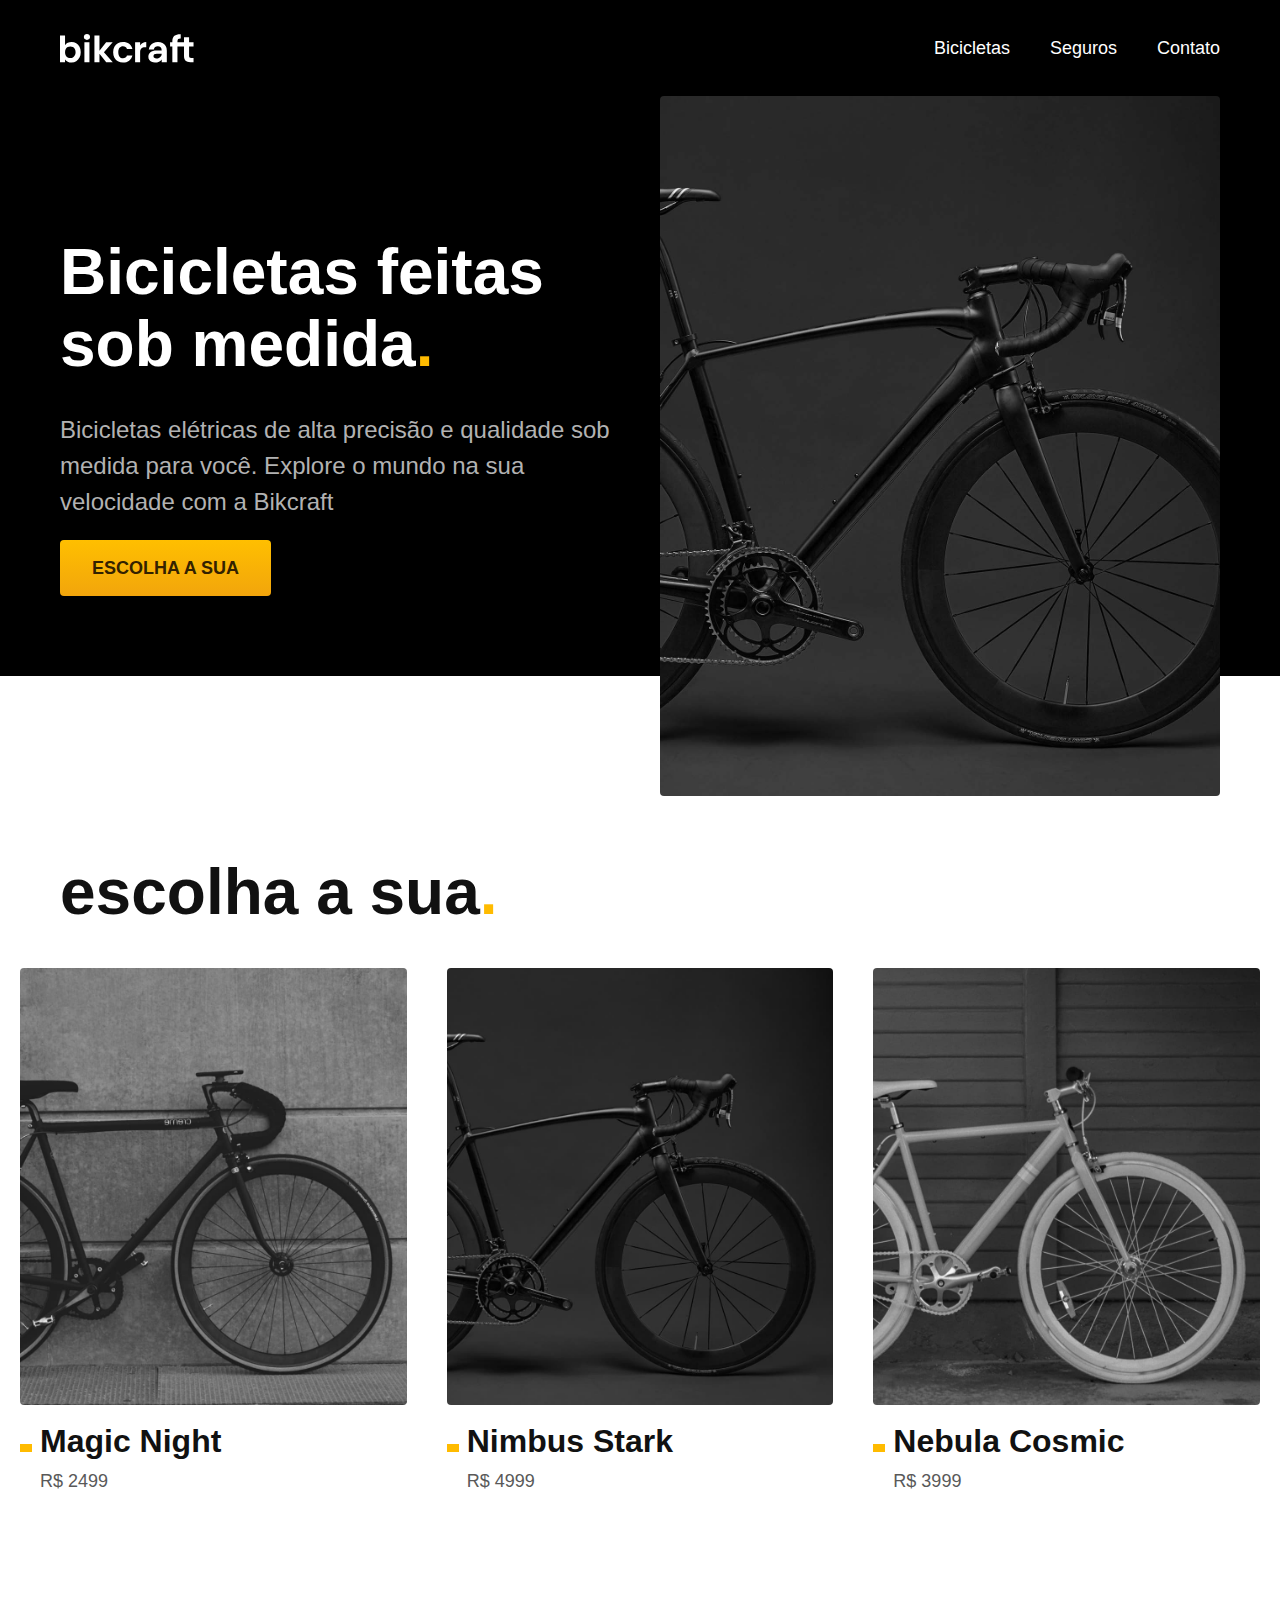
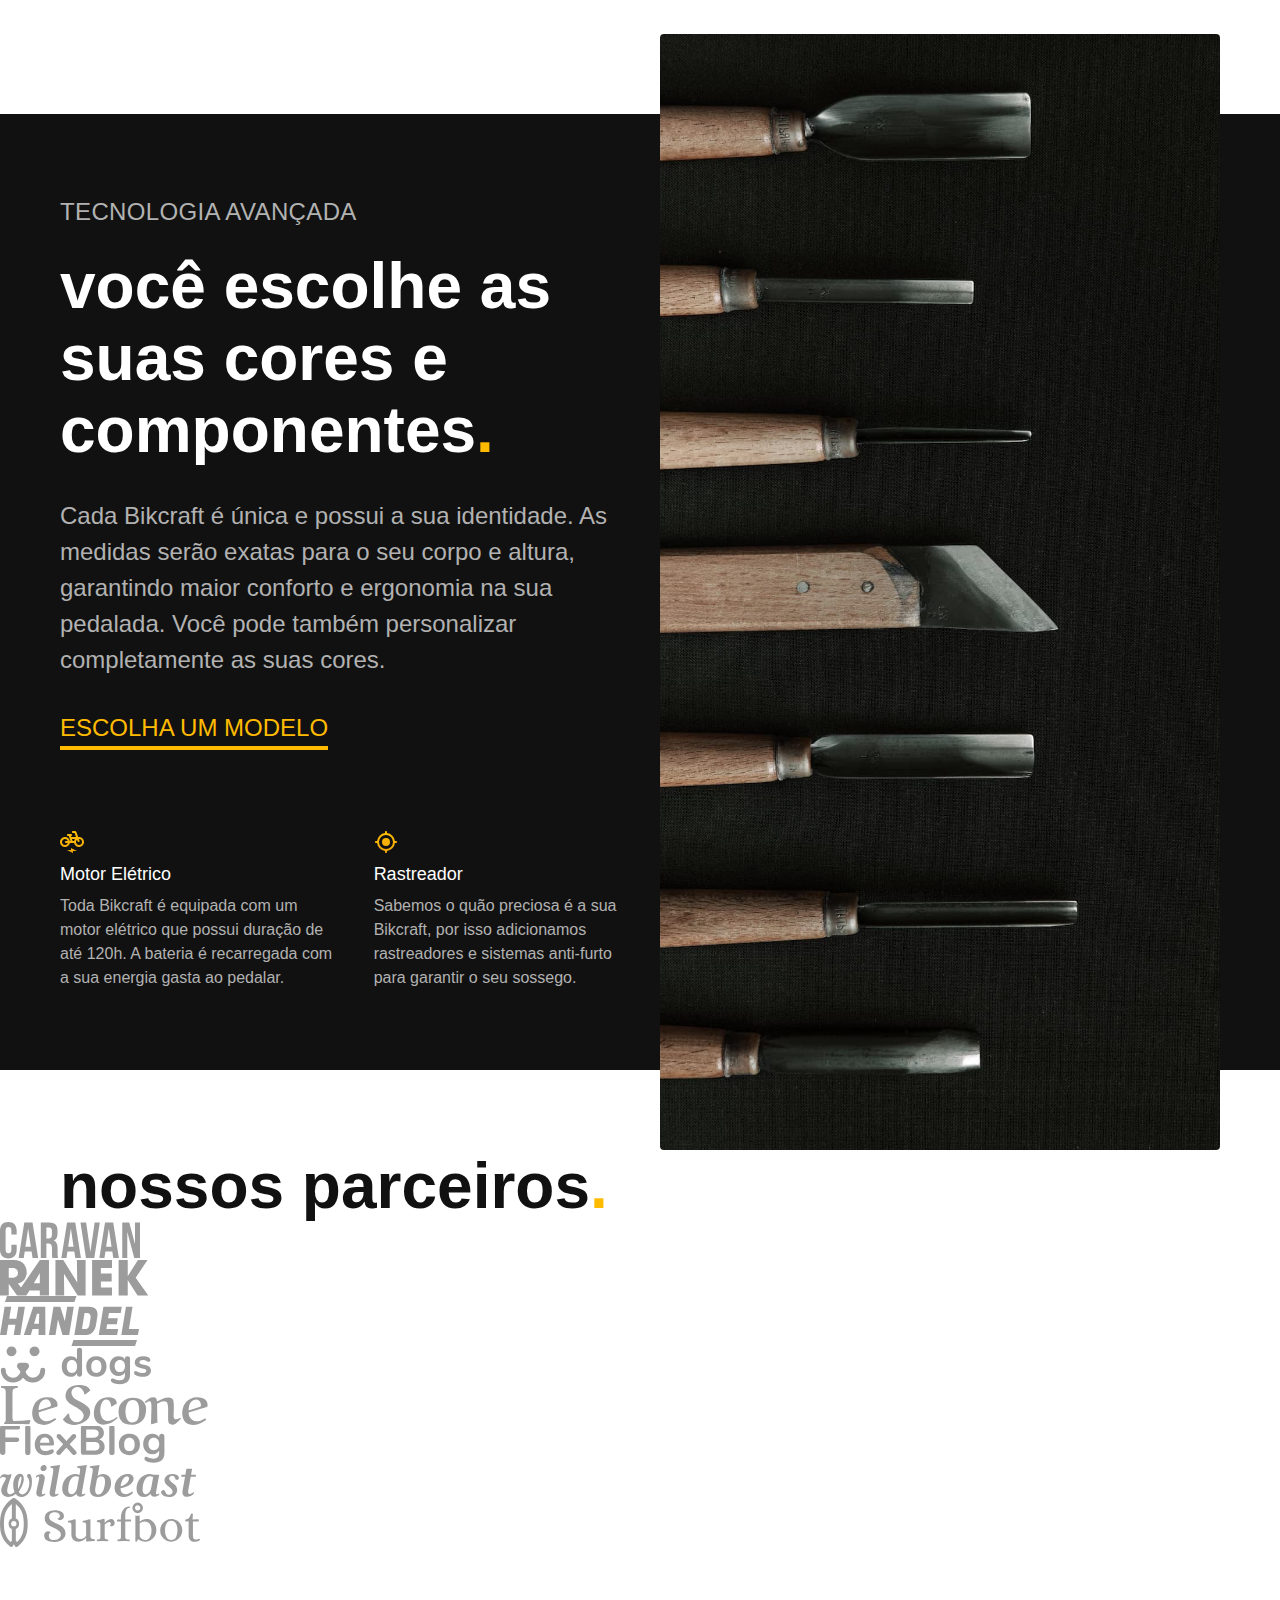
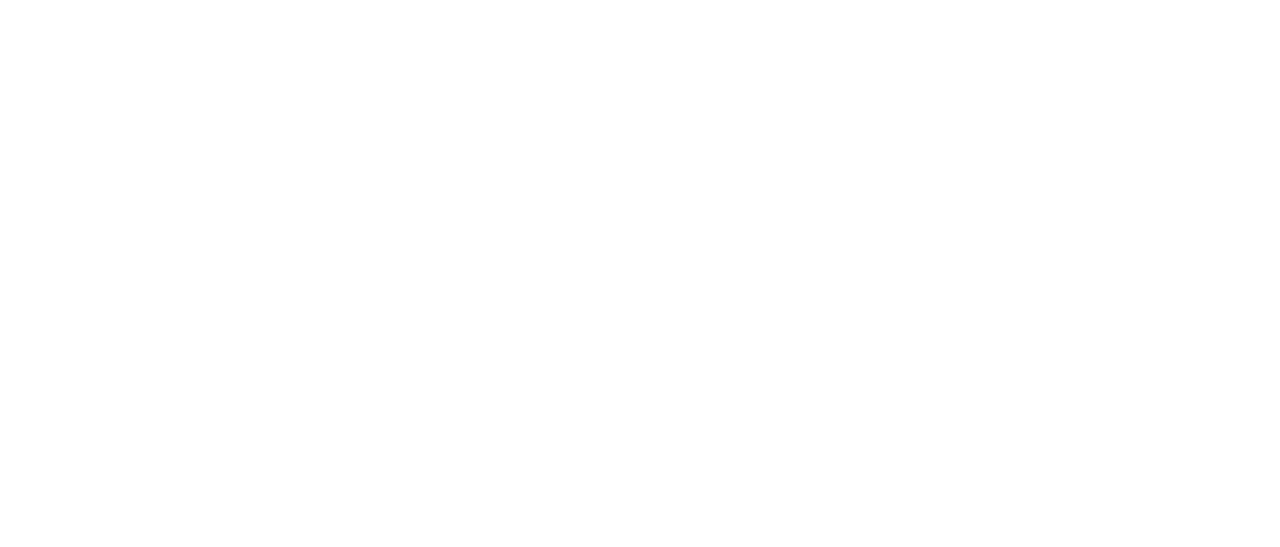
==== index.html @ 90b7def9 "Starting the 'Parceiros' section." ====
<!DOCTYPE html>
<html lang="pt-br">

<head>
  <meta charset="UTF-8" />
  <meta name="viewport" content="width=device-width, initial-scale=1.0" />
  <title>Bikcraft - Bicicletas Elétricas</title>
  <meta name="description"
    content="Bicicletas elétricas de alta precisão e qualidade,  feitas sob medida para o cliente. Explore o mundo na sua velocidade com a Bikcraft." />

  <link rel="stylesheet" href="./css/style.css" />
</head>

<body>
  <header class="header-bg">
    <div class="header container">
      <a href="./">
        <img src="./img/bikcraft.svg" alt="Bikcraft" />
      </a>
      <nav aria-label="primaria">
        <ul class="header-menu font-1-m cor-0">
          <li><a href="./bicicletas.html">Bicicletas</a></li>
          <li><a href="./seguros.html">Seguros</a></li>
          <li><a href="./contato.html">Contato</a></li>
        </ul>
      </nav>
    </div>
  </header>
  <main class="introducao-bg">
    <div class="introducao container">
      <div class="introducao-conteudo">
        <h1 class="font-1-xxl cor-0">Bicicletas feitas sob medida<span class="cor-p1">.</span></h1>
        <p class="font-2-l cor-5">
          Bicicletas elétricas de alta precisão e qualidade sob medida para
          você. Explore o mundo na sua velocidade com a Bikcraft
        </p>
        <a class="botao" href="./bicicletas.html">Escolha a sua</a>
      </div>
      <div>
        <img src="./img/fotos/introducao.jpg" alt="Bicicleta elétrica preta." />
      </div>
    </div>
  </main>

  <article class="bicicletas-lista">
    <h2 class="container font-1-xxl">escolha a sua<span class="cor-p1">.</span></h2>

    <ul>
      <li>
        <a href="./bicicletas/magic.html">
          <img src="./img/bicicletas/magic-home.jpg" alt="Bicicleta preta">
          <h3 class="font-1-xl">Magic Night</h3>
          <span class="font-2-m cor-8">R$ 2499</span>
        </a>
      </li>
      <li>
        <a href="./bicicletas/nimbus.html">
          <img src="./img/bicicletas/nimbus-home.jpg" alt="Bicicleta preta">
          <h3 class="font-1-xl">Nimbus Stark</h3>
          <span class="font-2-m cor-8">R$ 4999</span>
        </a>
      </li>
      <li>
        <a href="./bicicletas/nebula.html">
          <img src="./img/bicicletas/nebula-home.jpg" alt="Bicicleta preta">
          <h3 class="font-1-xl">Nebula Cosmic</h3>
          <span class="font-2-m cor-8">R$ 3999</span>
        </a>
      </li>
    </ul>
  </article>

  <article class="tecnologia-bg">
    <div class="tecnologia container">
      <div class="tecnologia-conteudo">
        <span class="font-2-l-b cor-5">Tecnologia Avançada</span>
        <h2 class="font-1-xxl cor-0">você escolhe as suas cores e componentes<span class="cor-p1">.</span></h2>
        <p class="font-2-l cor-5">Cada Bikcraft é única e possui a sua identidade. As medidas serão exatas para o seu
          corpo e altura,
          garantindo maior conforto e ergonomia na sua pedalada. Você pode também personalizar completamente as suas
          cores.</p>
        <a class="link" href="./bicicletas.html">Escolha um modelo</a>
        <div class="tecnologia-vantagens">
          <div>
            <img src="./img/icones/eletrica.svg" alt="">
            <h3 class="font-1-m cor-0">Motor Elétrico</h3>
            <p class="font-2-s cor-5">Toda Bikcraft é equipada com um motor elétrico que possui duração de até 120h. A
              bateria é recarregada com
              a sua energia gasta ao pedalar.</p>
          </div>
          <div>
            <img src="./img/icones/rastreador.svg" alt="">
            <h3 class="font-1-m cor-0">Rastreador</h3>
            <p class="font-2-s cor-5">Sabemos o quão preciosa é a sua Bikcraft, por isso adicionamos rastreadores e
              sistemas anti-furto para
              garantir o seu sossego.</p>
          </div>
        </div>
      </div>
      <div class="tecnologia-imagem">
        <img src="img/fotos/tecnologia.jpg" alt="">
      </div>
    </div>
  </article>

  <section class="parceiros" aria-label="Nossos Parceiros">
    <h2 class="container font-1-xxl">nossos parceiros<span class="cor-p1">.</span></h2>

    <ul>
      <li><img src="./img/parceiros/caravan.svg" alt="caravan"></li>
      <li><img src="./img/parceiros/ranek.svg" alt="ranek"></li>
      <li><img src="./img/parceiros/handel.svg" alt="handel"></li>
      <li><img src="./img/parceiros/dogs.svg" alt="dogs"></li>
      <li><img src="./img/parceiros/lescone.svg" alt="lescone"></li>
      <li><img src="./img/parceiros/flexblog.svg" alt="flexblog"></li>
      <li><img src="./img/parceiros/wildbeast.svg" alt="wildbeast"></li>
      <li><img src="./img/parceiros/surfbot.svg" alt="surfbot"></li>
    </ul>

  </section>

</body>

</html>
---- css/style.css ----
@import "./global/global.css";
@import "./utilidades/tipografia.css";
@import "./utilidades/cores.css";


@import "./global/header.css";

/* Utilidades */
@import "./utilidades/componentes.css";

/* Home */
@import "./home/introducao.css";
@import "./home/tecnologia.css";
@import "./home/parceiros.css";

/* Bicicletas */
@import "./bicicletas/bicicletas-lista.css";
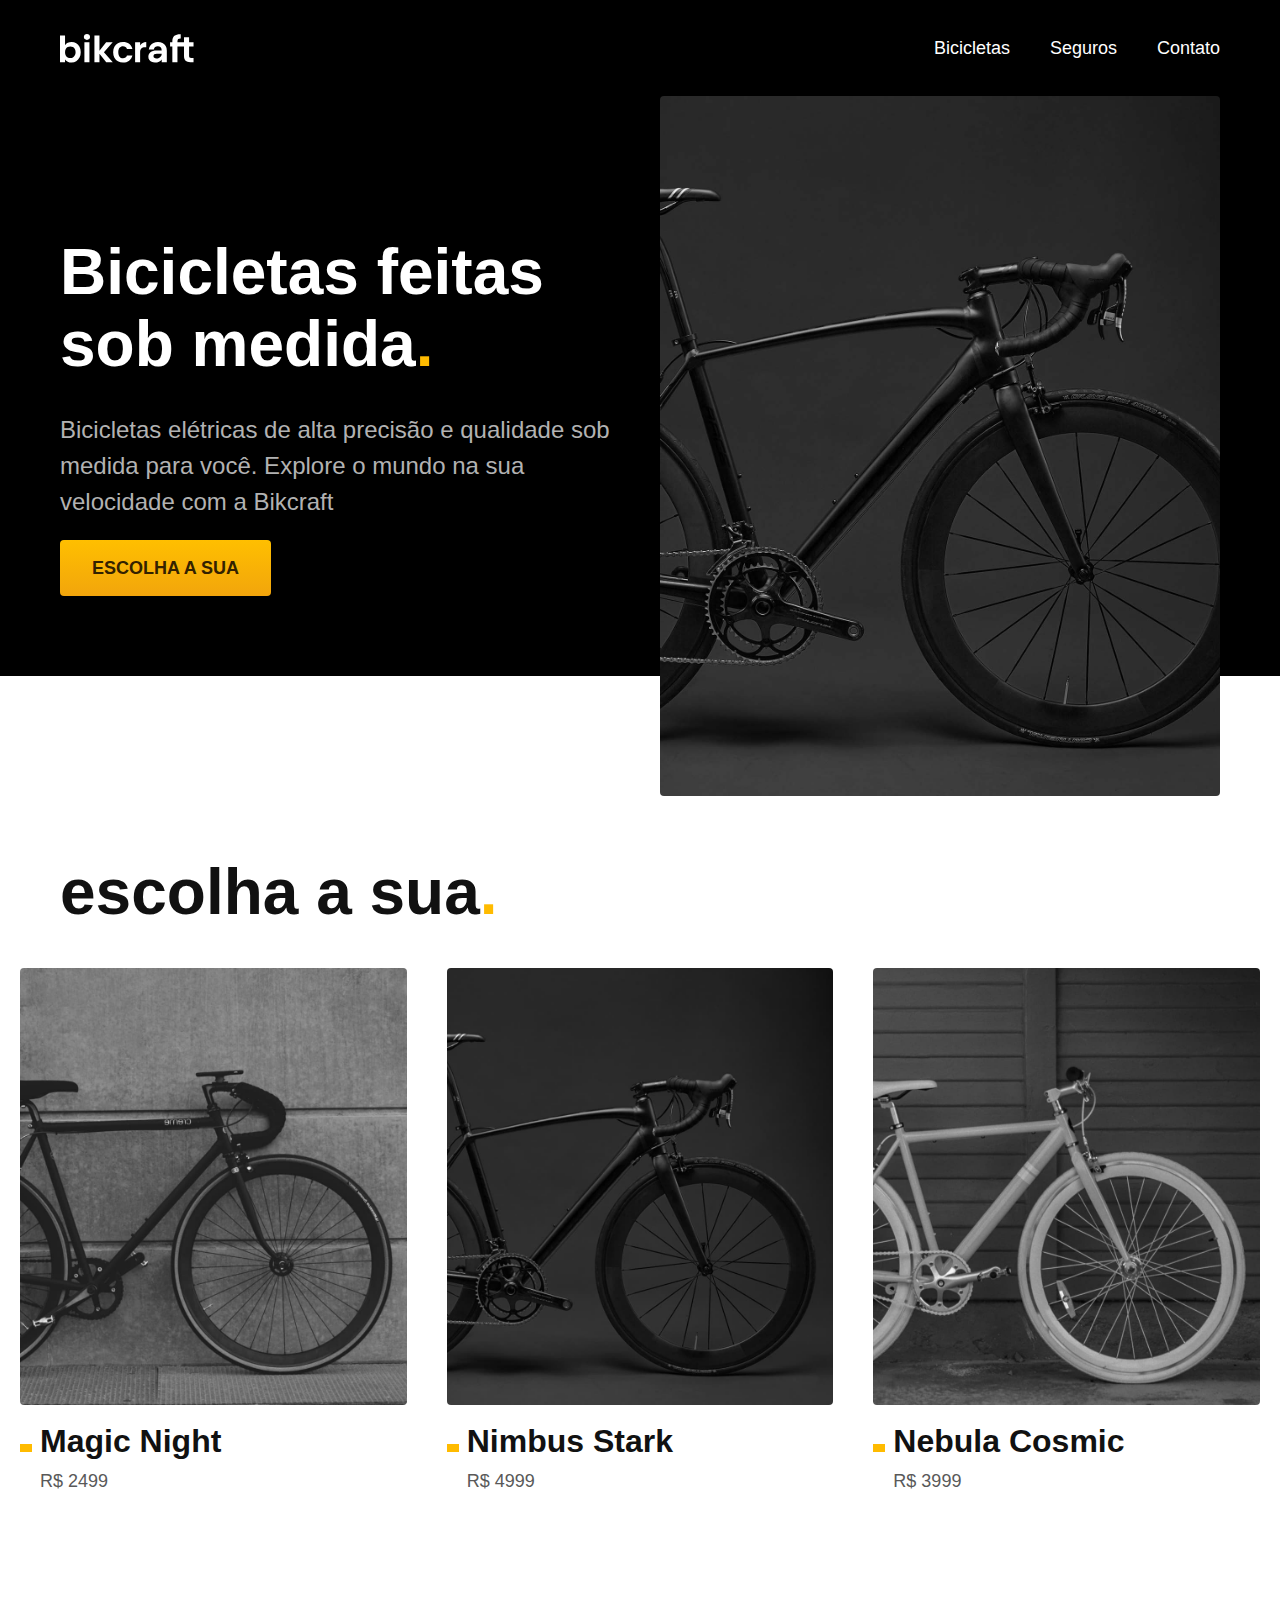
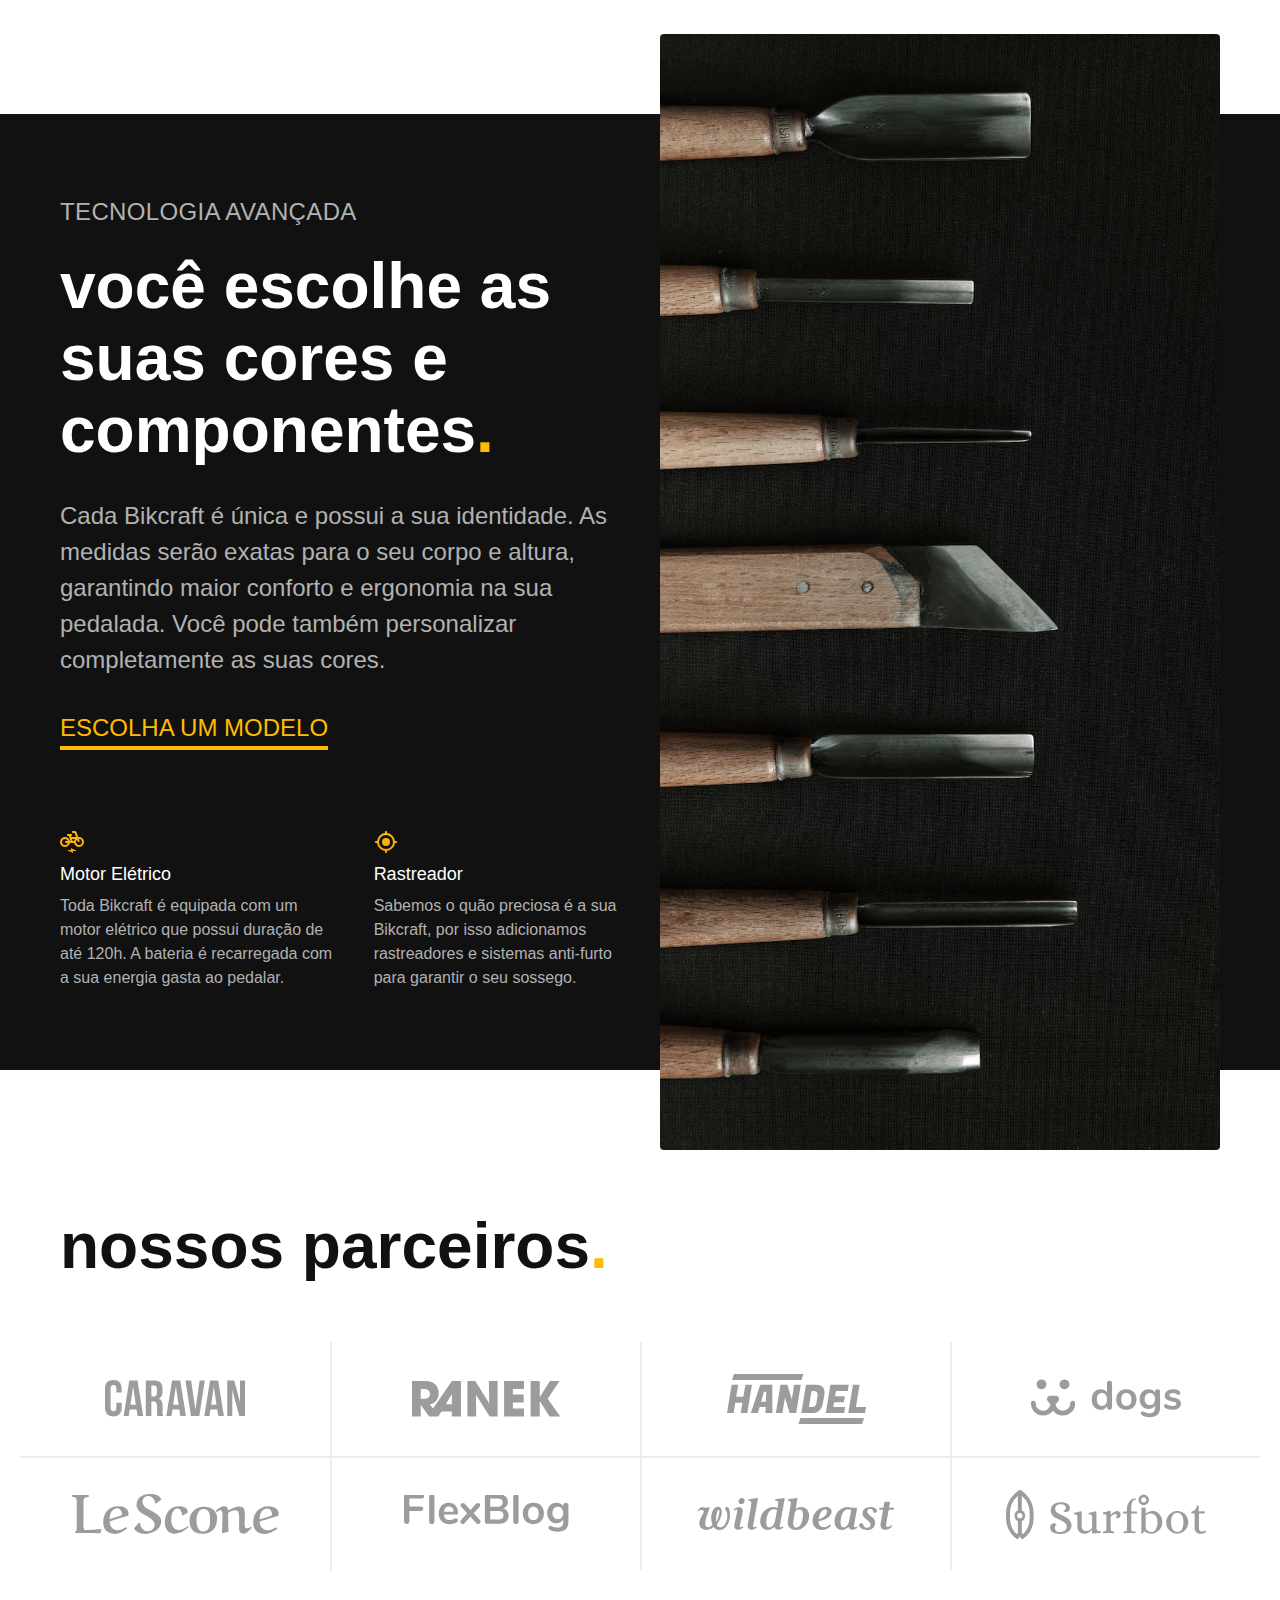
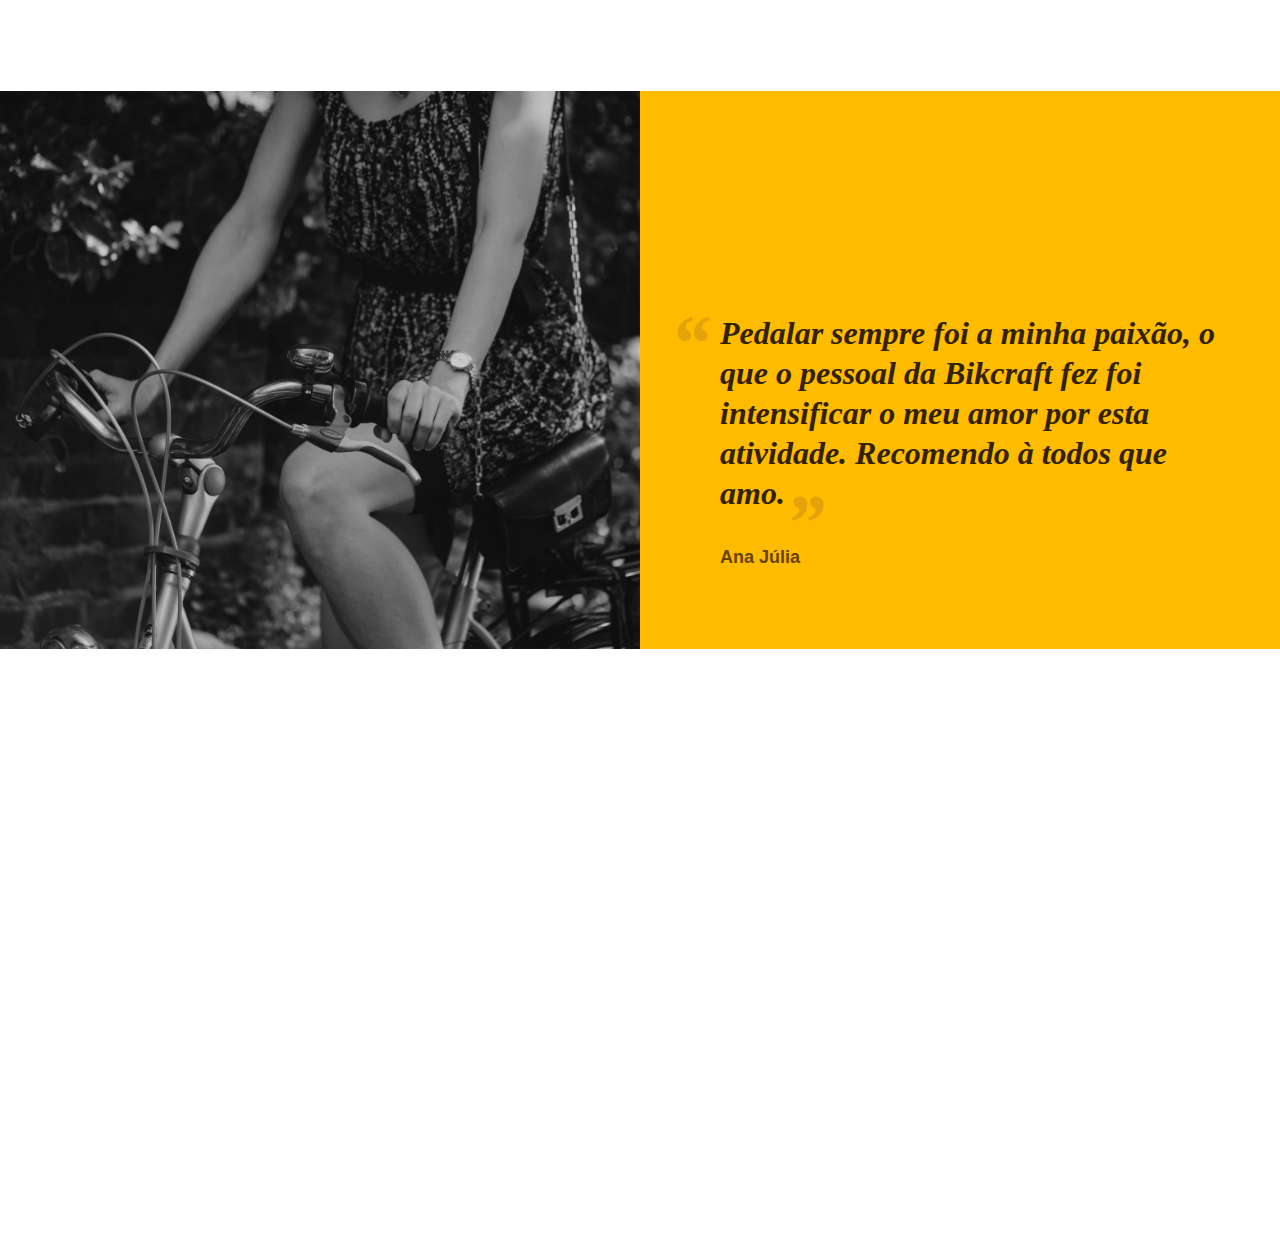
==== commit 2613fc64: "Finishing the 'Depoimento' section" ====
--- a/index.html
+++ b/index.html
@@ -4,11 +4,15 @@
 <head>
   <meta charset="UTF-8" />
   <meta name="viewport" content="width=device-width, initial-scale=1.0" />
+
   <title>Bikcraft - Bicicletas Elétricas</title>
-  <meta name="description"
-    content="Bicicletas elétricas de alta precisão e qualidade,  feitas sob medida para o cliente. Explore o mundo na sua velocidade com a Bikcraft." />
+  <meta name="description" content="Bicicletas elétricas de alta precisão e qualidade,  feitas sob medida para o cliente. Explore o mundo na sua velocidade com a Bikcraft." />
 
   <link rel="stylesheet" href="./css/style.css" />
+
+  <!-- <link rel="preconnect" href="https://fonts.googleapis.com">
+  <link rel="preconnect" href="https://fonts.gstatic.com" crossorigin>
+  <link href="https://fonts.googleapis.com/css2?family=Merriweather:ital,wght@1,900&family=Poppins:wght@400;600&family=Roboto:wght@500&display=swap" rel="stylesheet"> -->
 </head>
 
 <body>
@@ -17,6 +21,7 @@
       <a href="./">
         <img src="./img/bikcraft.svg" alt="Bikcraft" />
       </a>
+
       <nav aria-label="primaria">
         <ul class="header-menu font-1-m cor-0">
           <li><a href="./bicicletas.html">Bicicletas</a></li>
@@ -26,6 +31,7 @@
       </nav>
     </div>
   </header>
+
   <main class="introducao-bg">
     <div class="introducao container">
       <div class="introducao-conteudo">
@@ -116,7 +122,18 @@
       <li><img src="./img/parceiros/wildbeast.svg" alt="wildbeast"></li>
       <li><img src="./img/parceiros/surfbot.svg" alt="surfbot"></li>
     </ul>
+  </section>
 
+  <section class="depoimento" aria-label="Depoimento">
+    <div>
+      <img src="./img/fotos/depoimento.jpg" alt="Pessoa pedalando uma bicicleta Bikcraft">
+    </div>
+    <div class="depoimento-conteudo">
+      <blockquote class="font-1-xl cor-p5">
+        <p>Pedalar sempre foi a minha paixão, o que o pessoal da Bikcraft fez foi intensificar o meu amor por esta atividade. Recomendo à todos que amo.</p>
+      </blockquote>
+      <span class="font-1-m-b cor-p4">Ana Júlia</span>
+    </div>
   </section>
 
 </body>
--- a/css/style.css
+++ b/css/style.css
@@ -12,6 +12,7 @@
 @import "./home/introducao.css";
 @import "./home/tecnologia.css";
 @import "./home/parceiros.css";
+@import "./home/depoimento.css";
 
 /* Bicicletas */
 @import "./bicicletas/bicicletas-lista.css";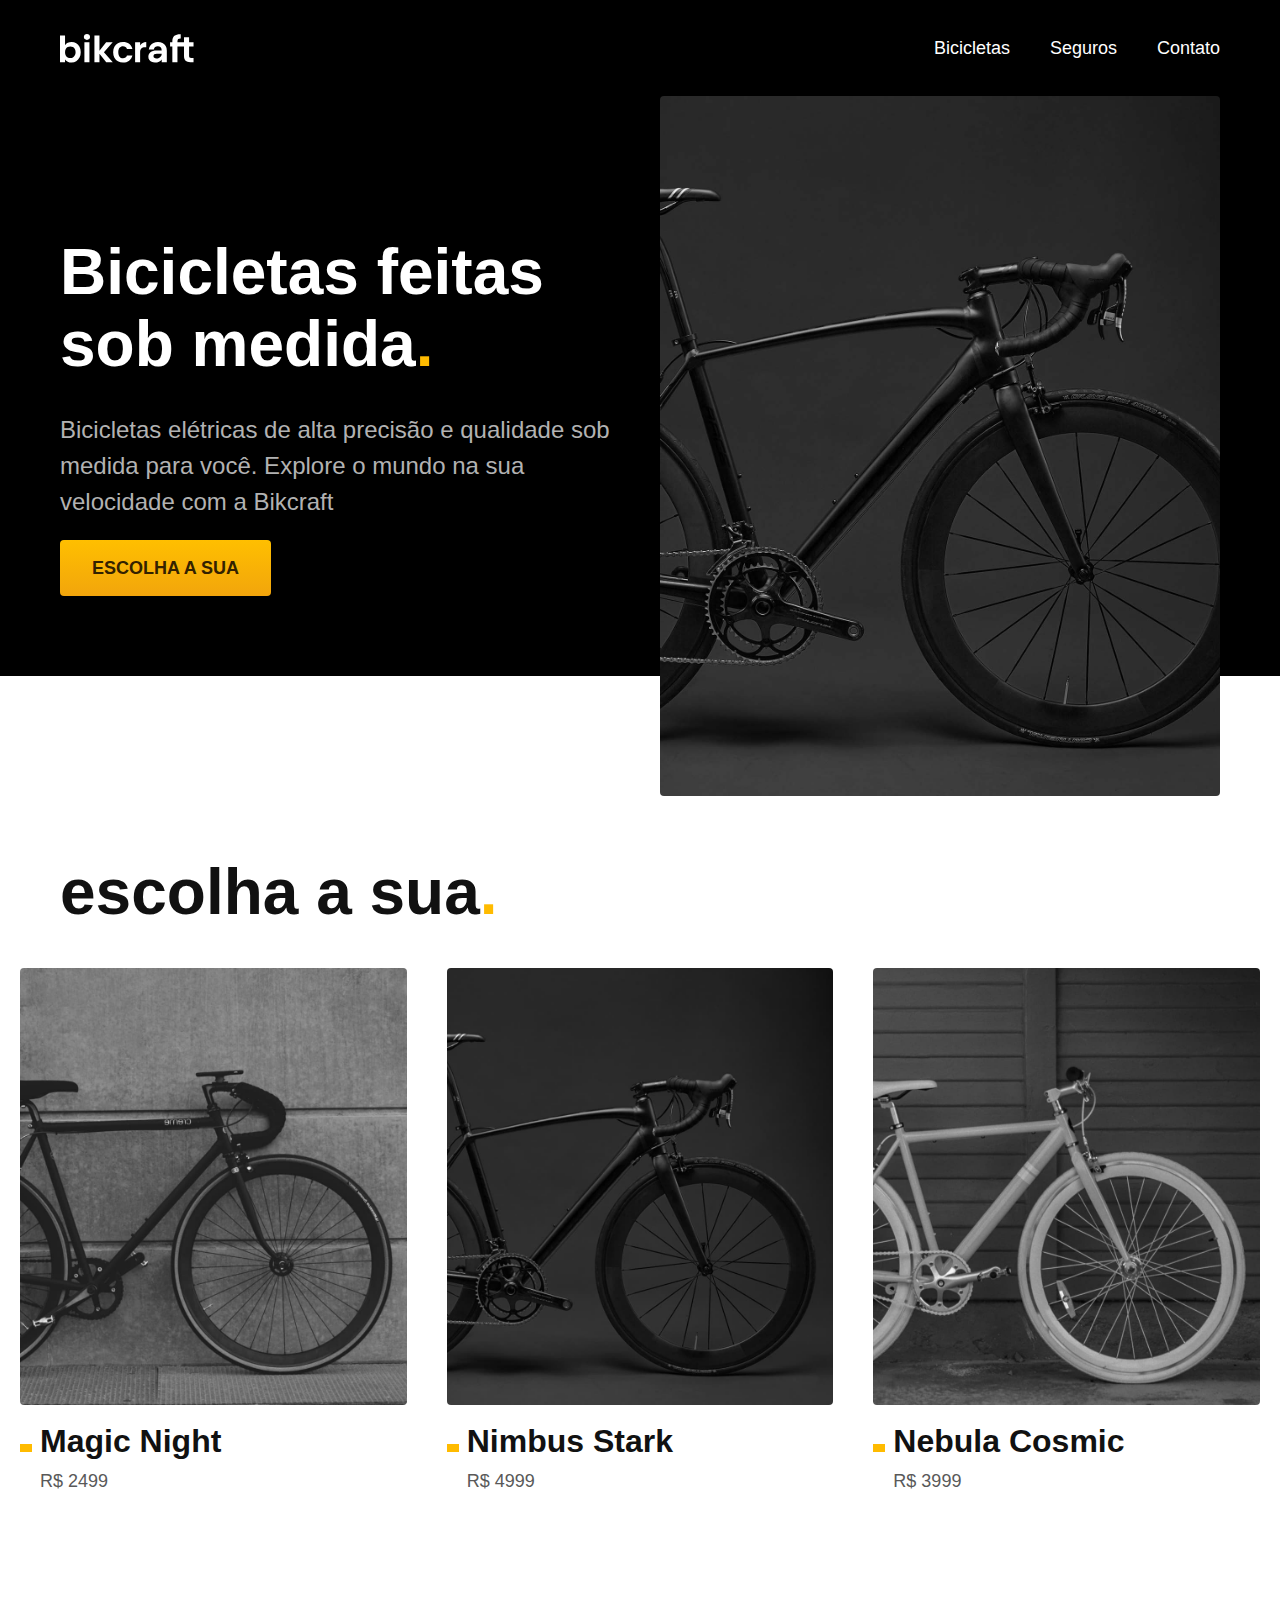
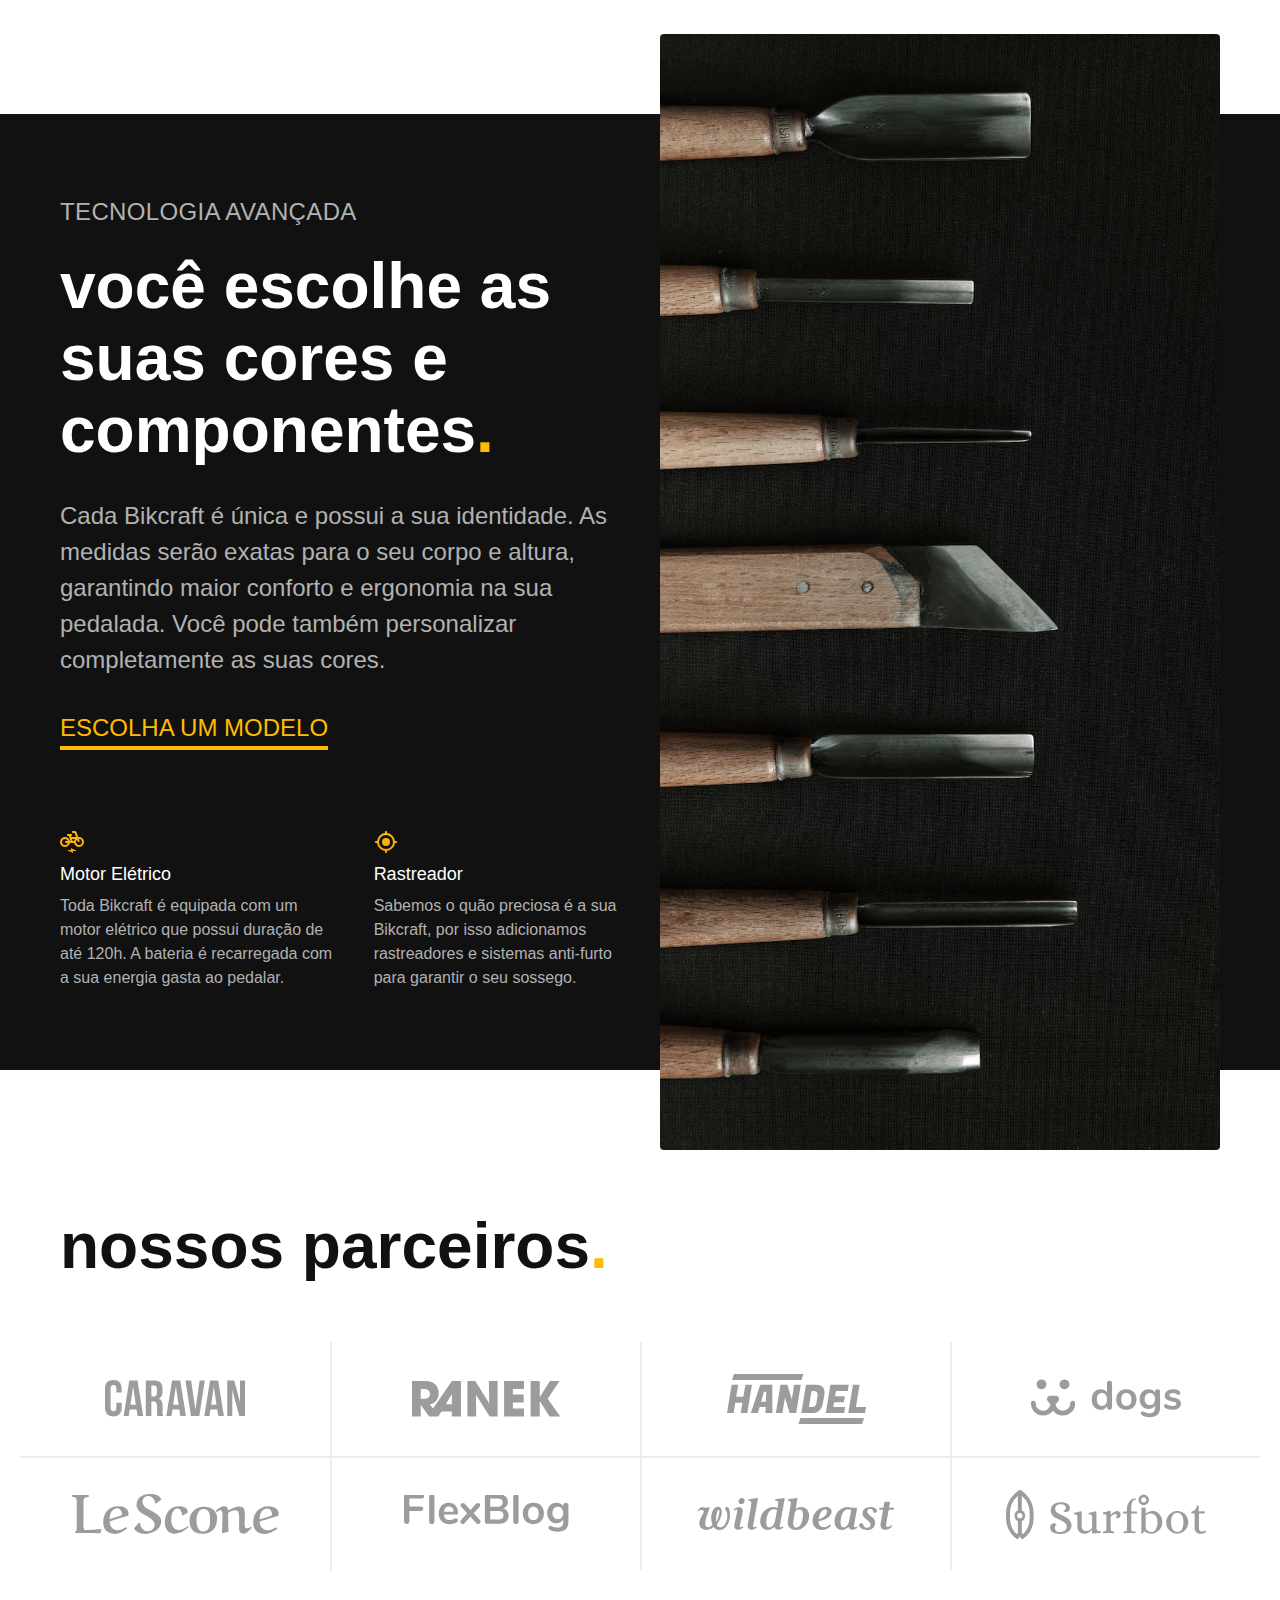
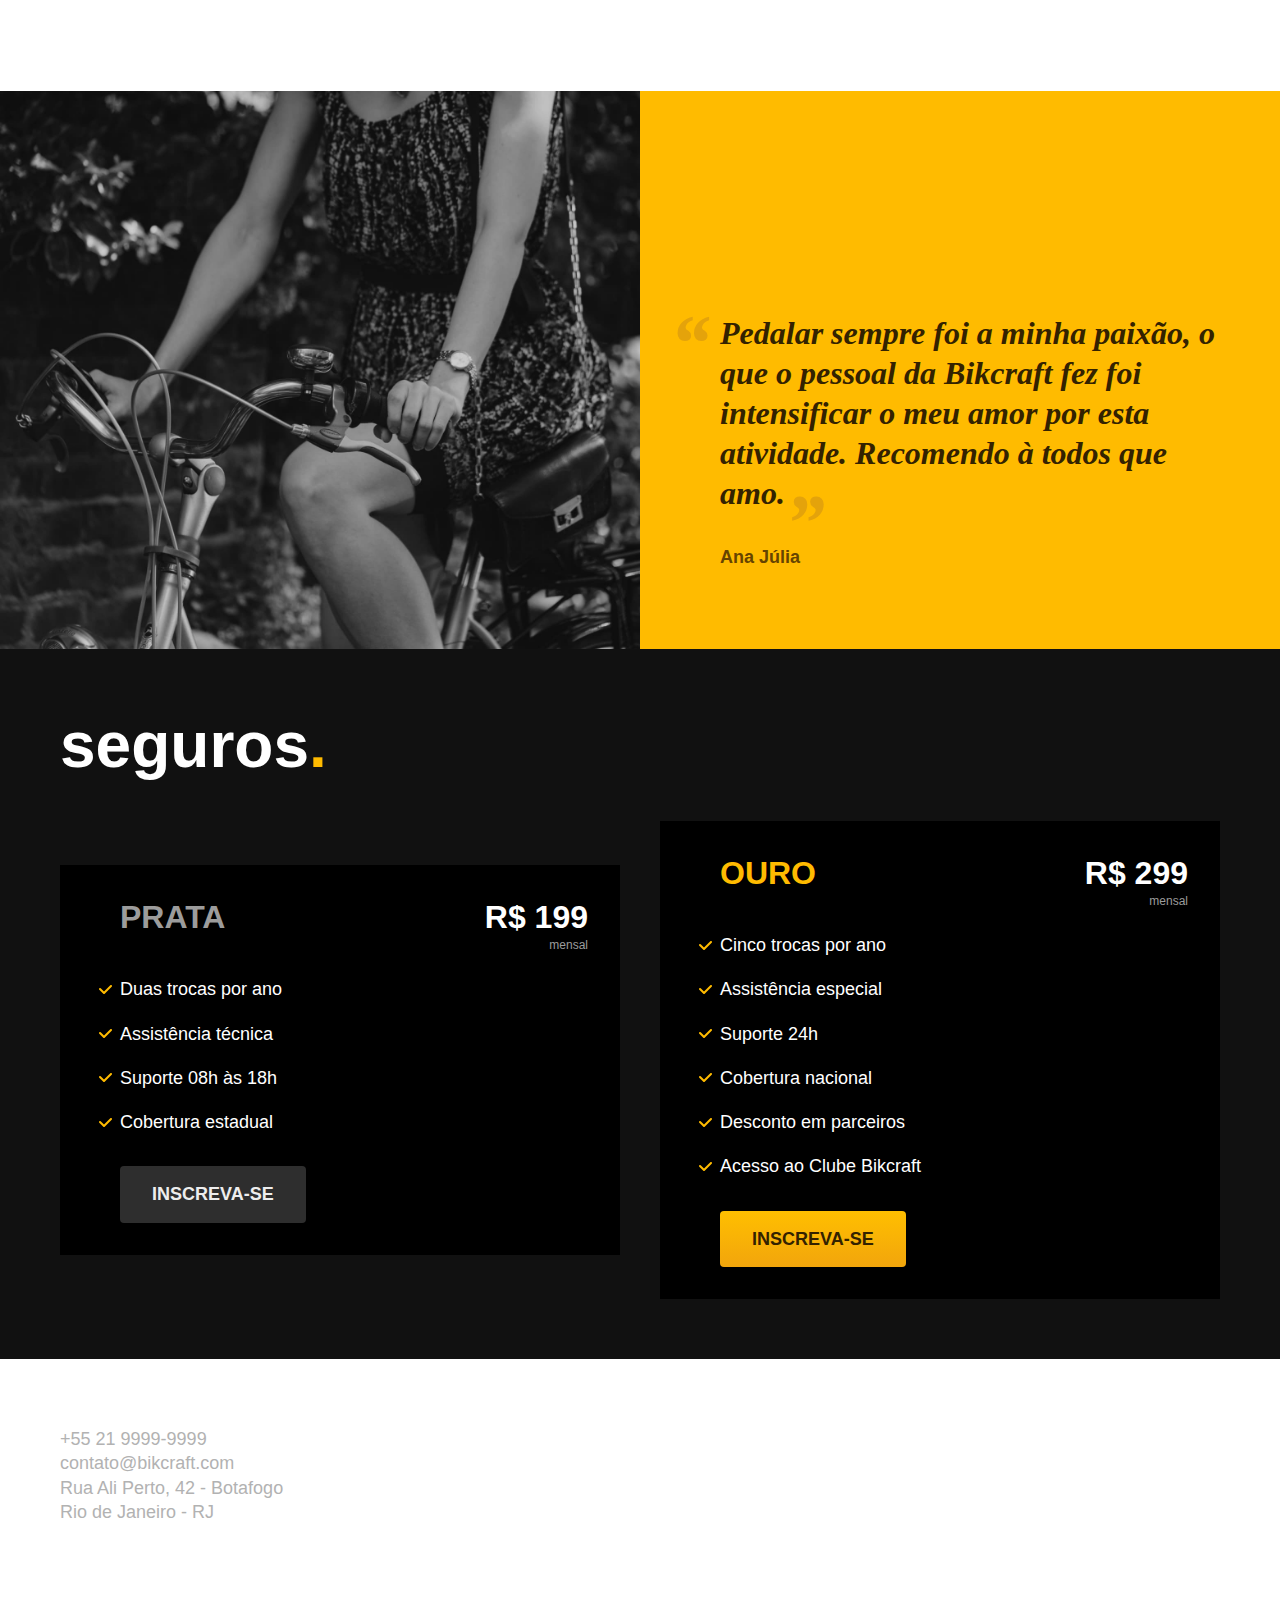
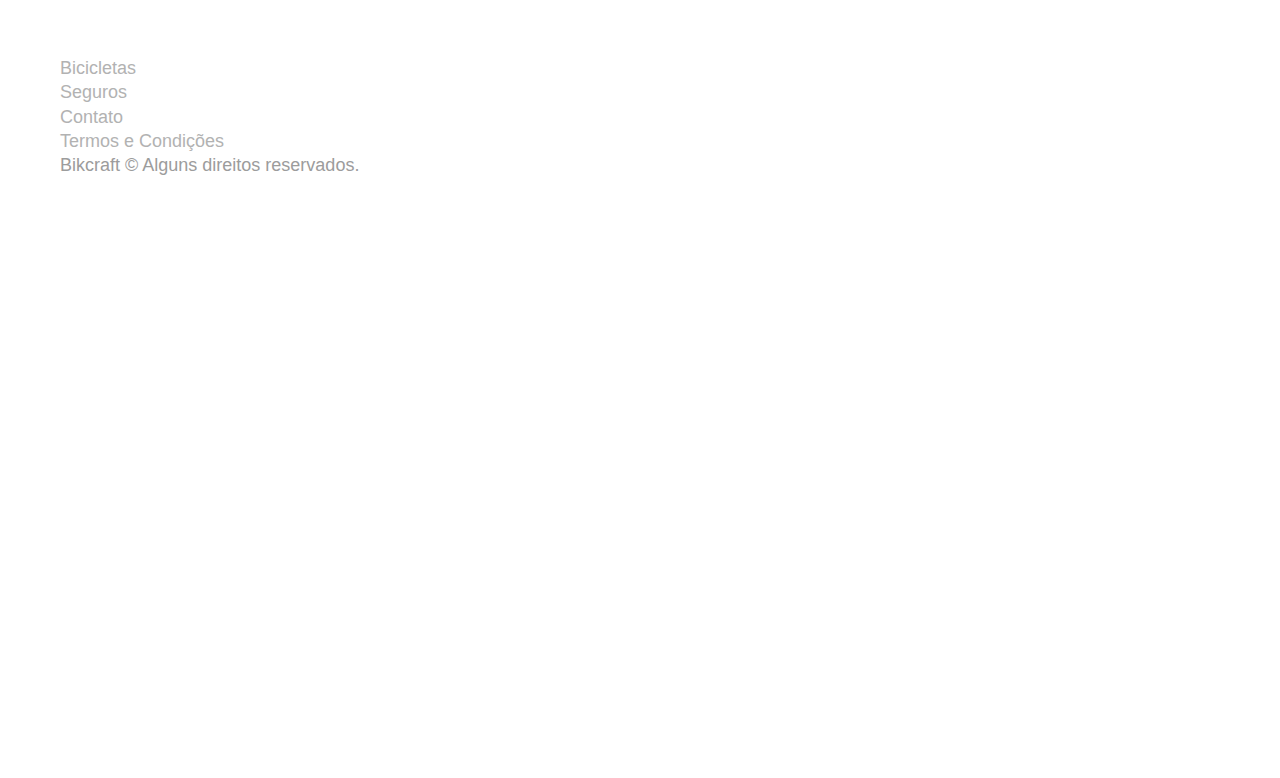
==== commit ab74be61: "Finishing the 'Seguros' section." ====
--- a/index.html
+++ b/index.html
@@ -136,6 +136,74 @@
     </div>
   </section>
 
+  <article class="seguros-bg">
+    <div class="seguros container">
+      <h2 class="font-1-xxl cor-0">seguros<span class="cor-p1">.</span></h2>
+      <div class="seguros-item">
+        <h3 class="font-1-xl cor-6">PRATA</h3>
+        <span class="font-1-xl cor-0">R$ 199 <span class="font-1-xs cor-6">mensal</span></span>
+        <ul class="font-2-m cor-0">
+          <li>Duas trocas por ano</li>
+          <li>Assistência técnica</li>
+          <li>Suporte 08h às 18h</li>
+          <li>Cobertura estadual</li>
+        </ul>
+        <a class="botao secundario" href="./orcamento.html">Inscreva-se</a>
+      </div>
+
+      <div class="seguros-item">
+        <h3 class="font-1-xl cor-p1">OURO</h3>
+        <span class="font-1-xl cor-0">R$ 299 <span class="font-1-xs cor-6">mensal</span></span>
+        <ul class="font-2-m cor-0">
+          <li>Cinco trocas por ano</li>
+          <li>Assistência especial</li>
+          <li>Suporte 24h</li>
+          <li>Cobertura nacional</li>
+          <li>Desconto em parceiros</li>
+          <li>Acesso ao Clube Bikcraft</li>
+        </ul>
+        <a class="botao" href="./orcamento.html">Inscreva-se</a>
+      </div>
+    </div>
+  </article>
 </body>
 
+<footer class="footer-bg">
+  <div class="footer container">
+    <img src="./img/bikcraft.svg" alt="Bikcraft">
+    <div class="footer-contato">
+      <h3 class="font-2-l-b cor-0">Contato</h3>
+      <ul class="font-2-m cor-5">
+        <li><a href="tel:+552199999999">+55 21 9999-9999</a></li>
+        <li><a href="mailto:contato@bikcraft.com">contato@bikcraft.com</a></li>
+        <li>Rua Ali Perto, 42 - Botafogo</li>
+        <li>Rio de Janeiro - RJ</li>
+      </ul>
+      <div class="footer-redes">
+        <a href="./">
+          <img src="./img/redes/instagram.svg" alt="Instagram">
+        </a>
+        <a href="./">
+          <img src="./img/redes/facebook.svg" alt="Facebook">
+        </a>
+        <a href="./">
+          <img src="./img/redes/youtube.svg" alt="Youtube">
+        </a>
+      </div>
+    </div>
+    <div class="footer-informacoes">
+      <h3 class="font-2-l-b cor-0">Informações</h3>
+      <nav>
+        <ul class="font-1-m cor-5">
+          <li><a href="./bicicletas.html">Bicicletas</a></li>
+          <li><a href="./seguros.html">Seguros</a></li>
+          <li><a href="./contato.html">Contato</a></li>
+          <li><a href="./termos.html">Termos e Condições</a></li>
+        </ul>
+      </nav>
+    </div>
+    <p class="footer-copy font-2-m cor-6">Bikcraft © Alguns direitos reservados.</p>
+  </div>
+</footer>
+
 </html>--- a/css/style.css
+++ b/css/style.css
@@ -15,4 +15,7 @@
 @import "./home/depoimento.css";
 
 /* Bicicletas */
-@import "./bicicletas/bicicletas-lista.css";+@import "./bicicletas/bicicletas-lista.css";
+
+/* Seguros */
+@import "./seguros/seguros.css";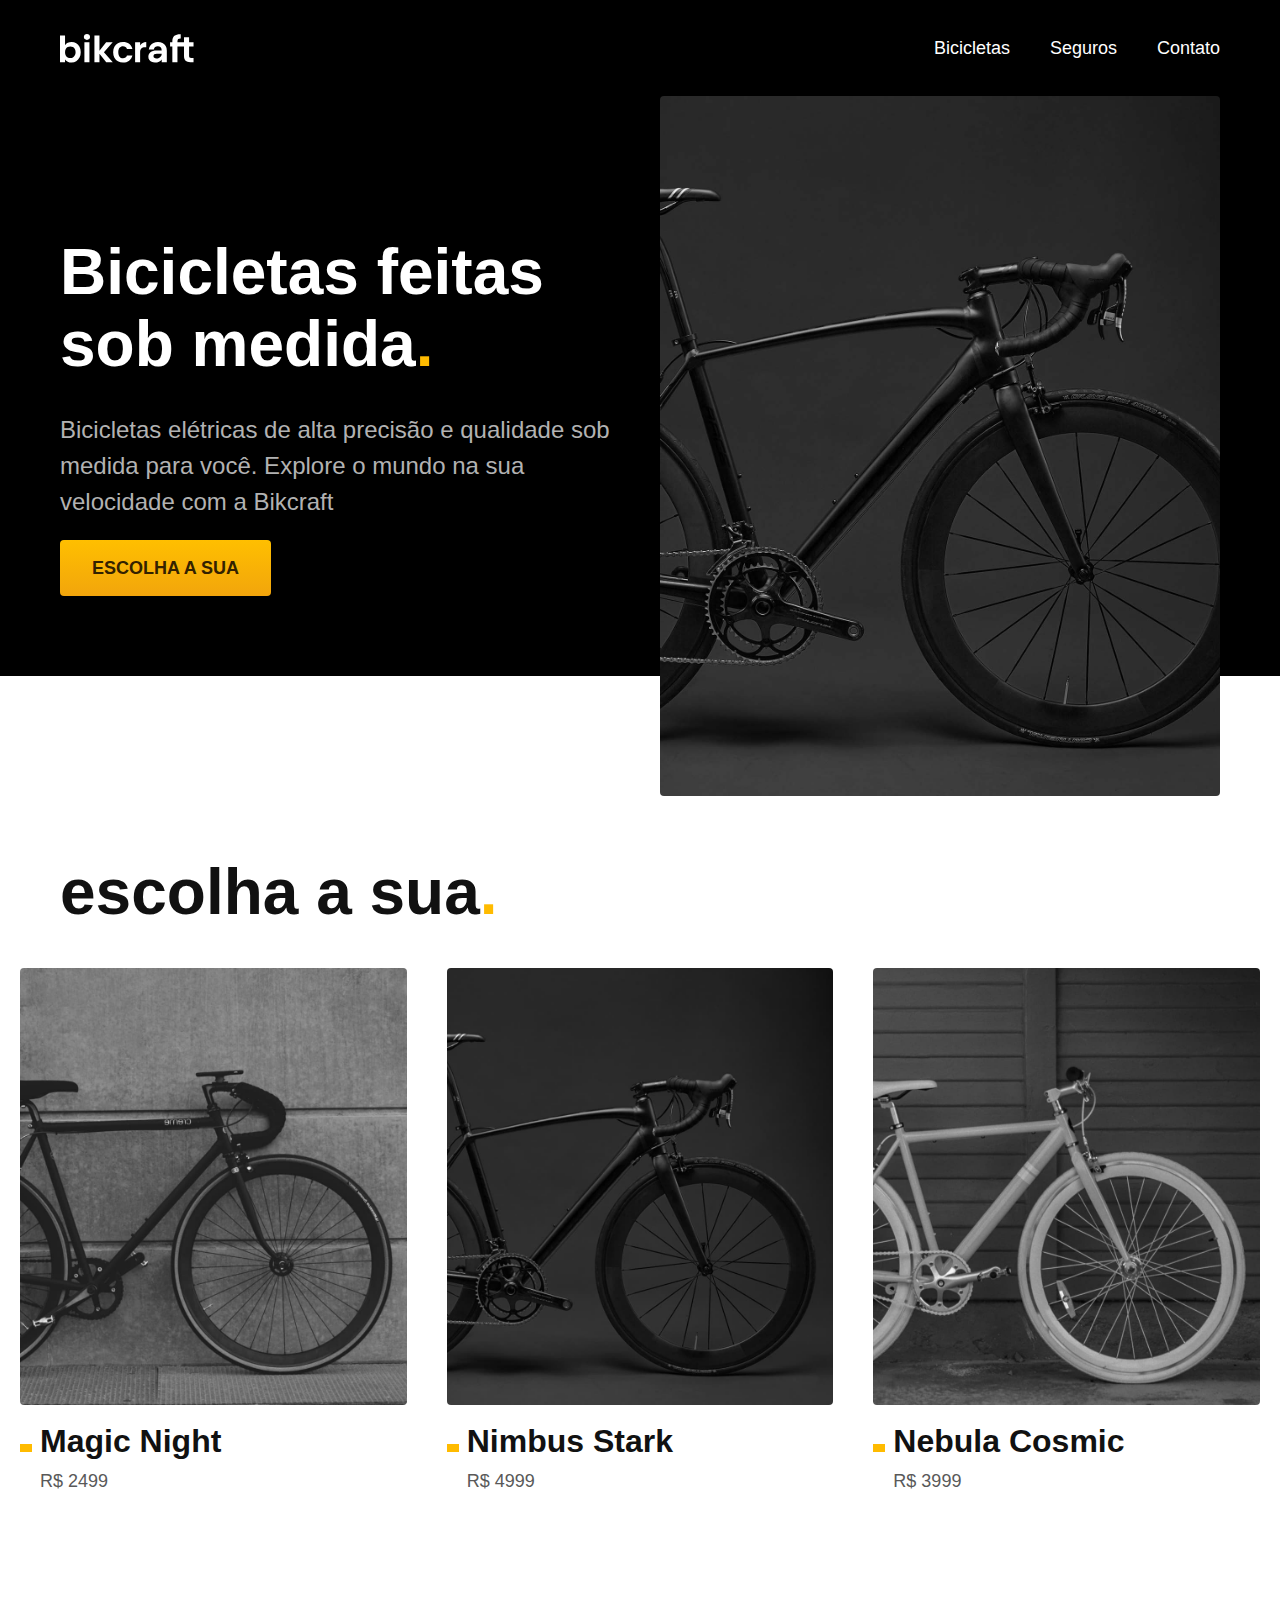
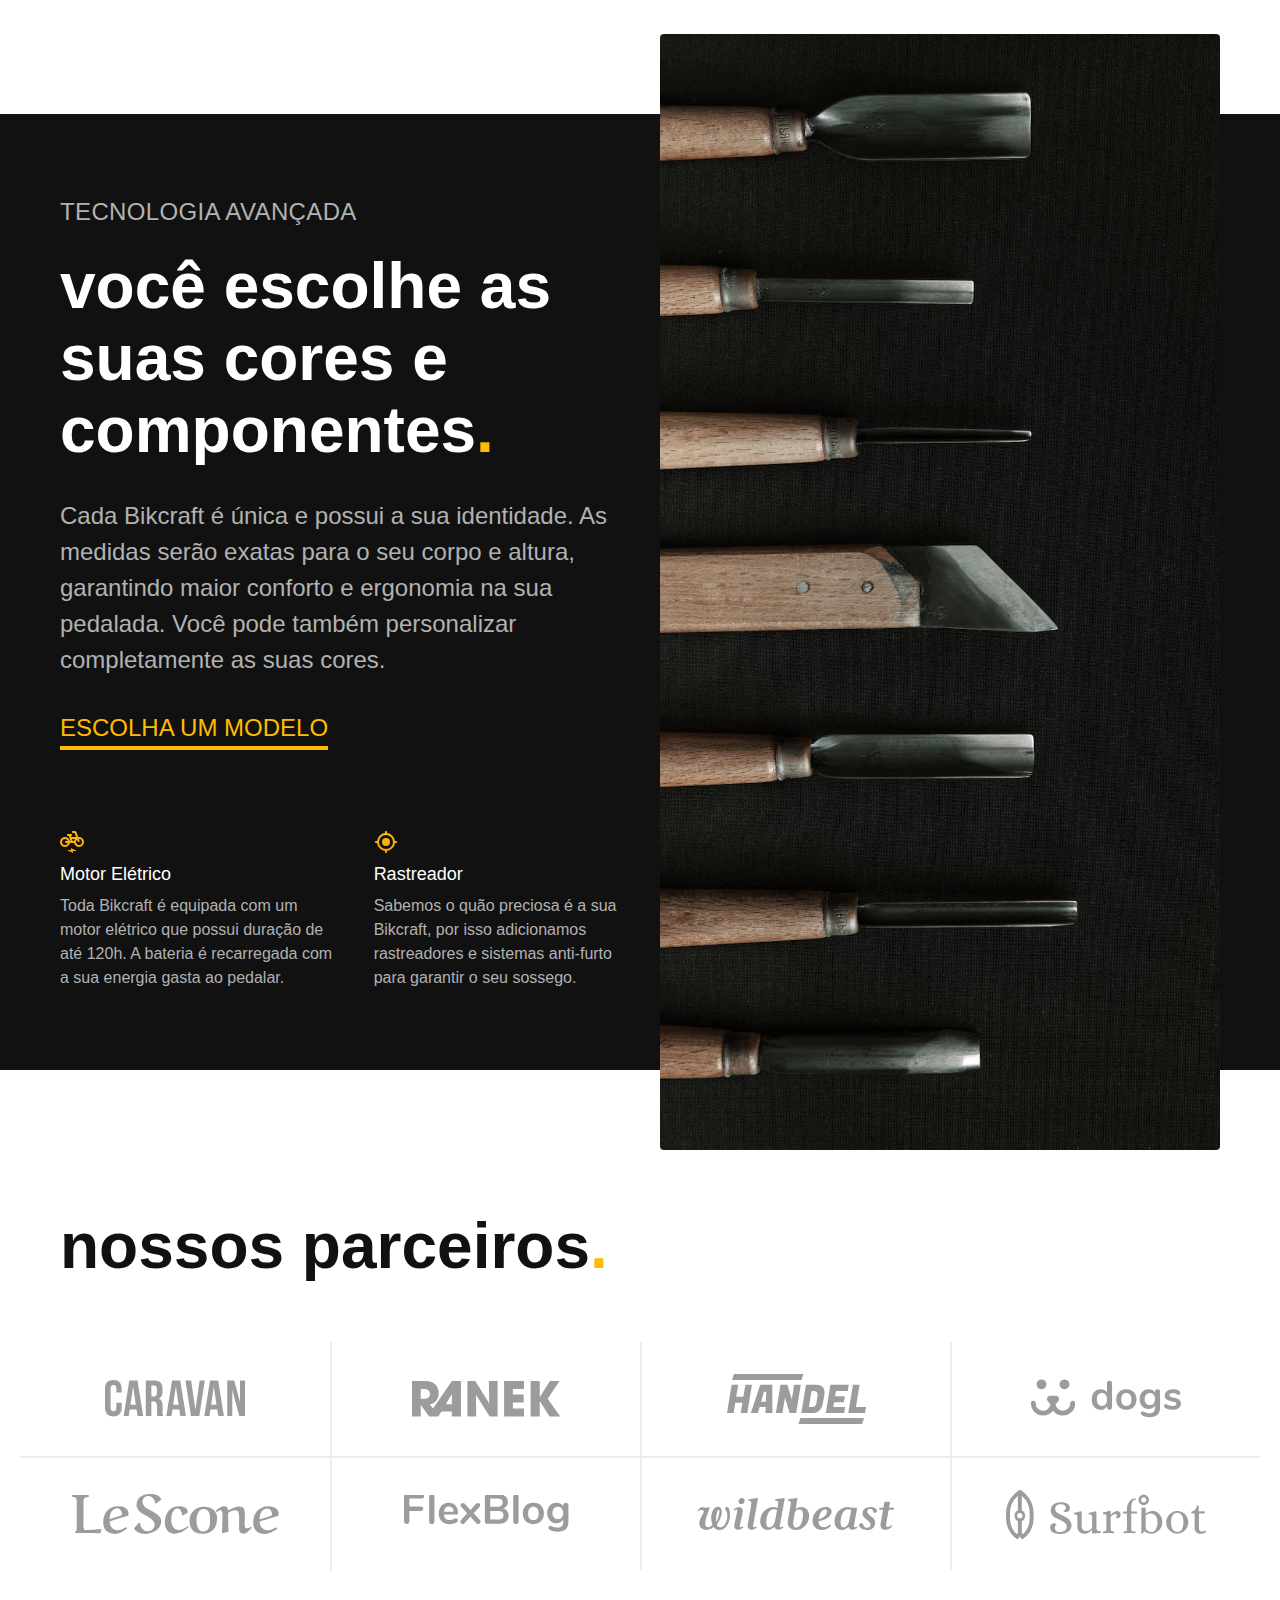
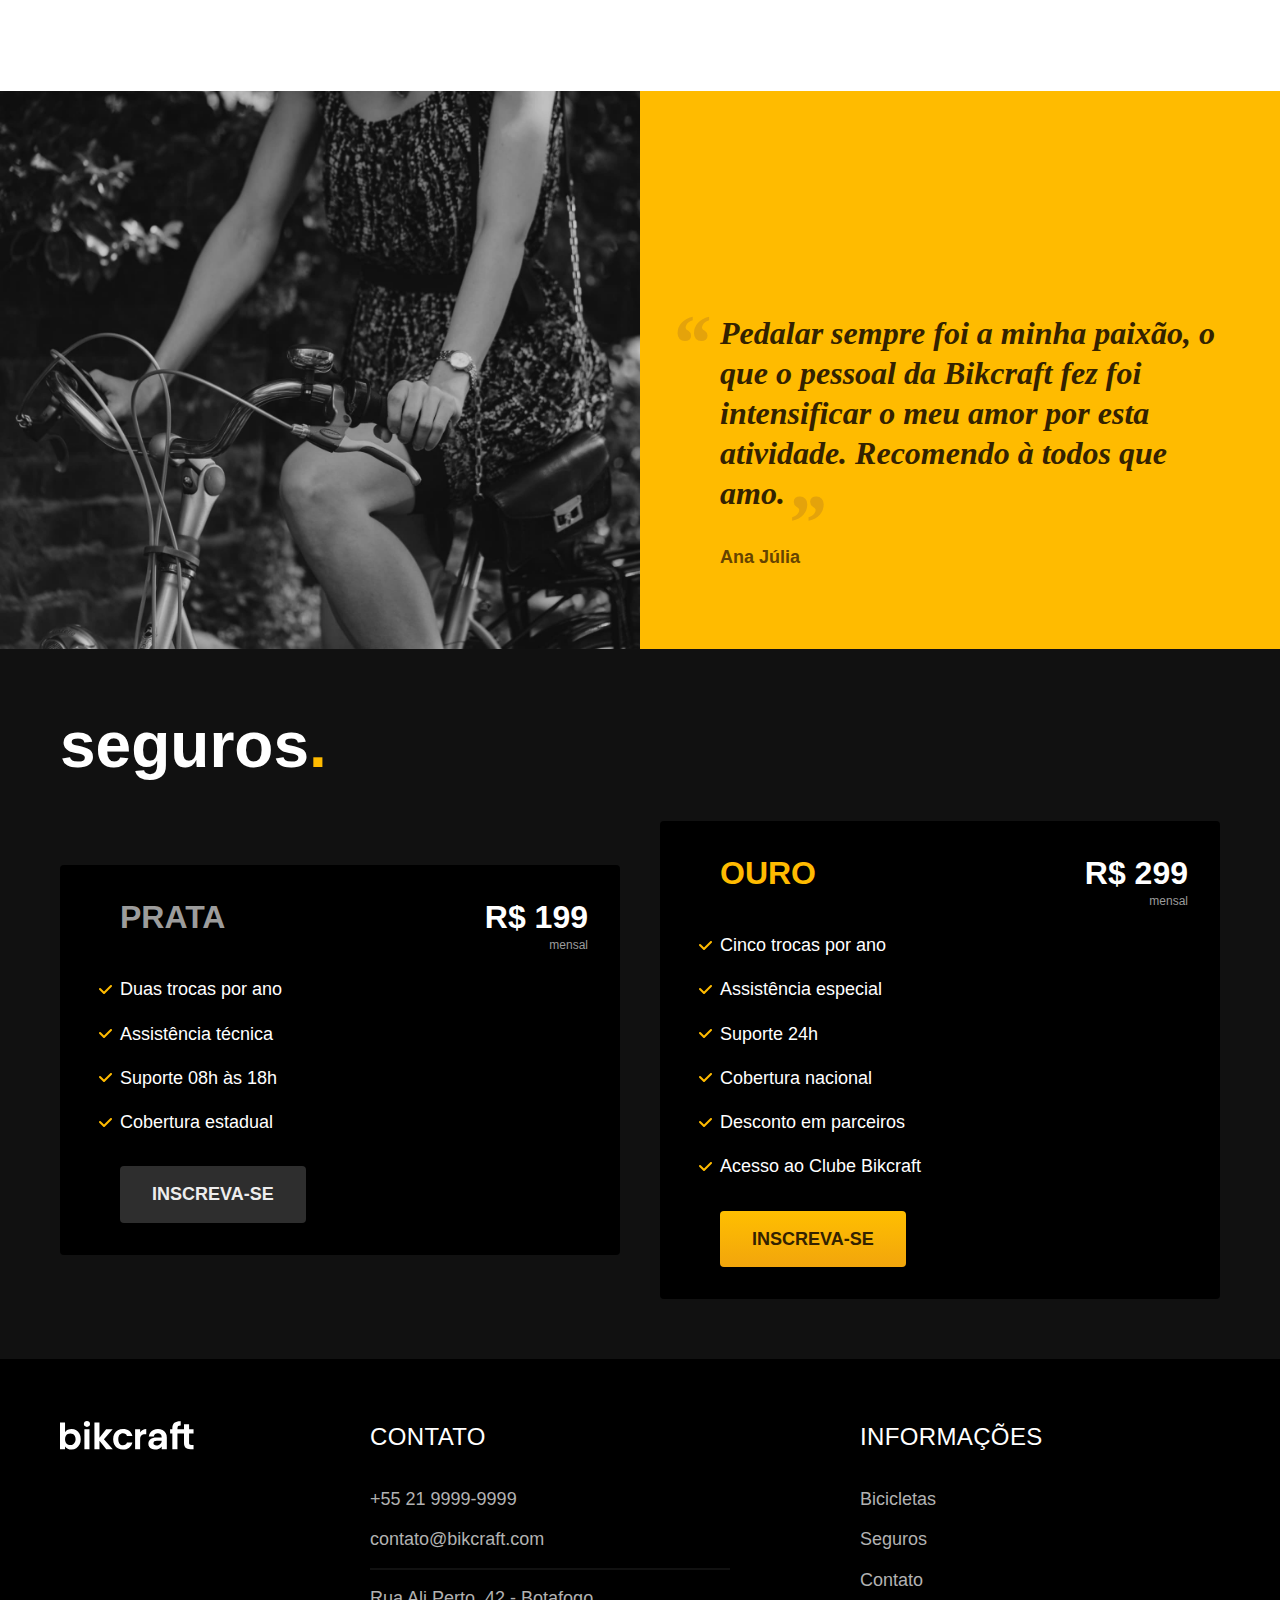
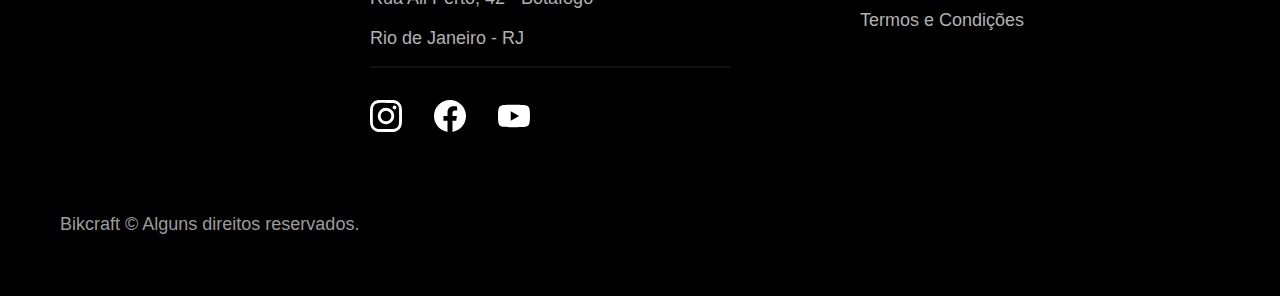
==== commit 6493c136: "Finished the "Seguros" page" ====
--- a/index.html
+++ b/index.html
@@ -6,7 +6,8 @@
   <meta name="viewport" content="width=device-width, initial-scale=1.0" />
 
   <title>Bikcraft - Bicicletas Elétricas</title>
-  <meta name="description" content="Bicicletas elétricas de alta precisão e qualidade,  feitas sob medida para o cliente. Explore o mundo na sua velocidade com a Bikcraft." />
+  <meta name="description"
+    content="Bicicletas elétricas de alta precisão e qualidade,  feitas sob medida para o cliente. Explore o mundo na sua velocidade com a Bikcraft." />
 
   <link rel="stylesheet" href="./css/style.css" />
 
@@ -130,7 +131,8 @@
     </div>
     <div class="depoimento-conteudo">
       <blockquote class="font-1-xl cor-p5">
-        <p>Pedalar sempre foi a minha paixão, o que o pessoal da Bikcraft fez foi intensificar o meu amor por esta atividade. Recomendo à todos que amo.</p>
+        <p>Pedalar sempre foi a minha paixão, o que o pessoal da Bikcraft fez foi intensificar o meu amor por esta
+          atividade. Recomendo à todos que amo.</p>
       </blockquote>
       <span class="font-1-m-b cor-p4">Ana Júlia</span>
     </div>
@@ -166,44 +168,45 @@
       </div>
     </div>
   </article>
+
+  <footer class="footer-bg">
+    <div class="footer container">
+      <img src="./img/bikcraft.svg" alt="Bikcraft">
+      <div class="footer-contato">
+        <h3 class="font-2-l-b cor-0">Contato</h3>
+        <ul class="font-2-m cor-5">
+          <li><a href="tel:+552199999999">+55 21 9999-9999</a></li>
+          <li><a href="mailto:contato@bikcraft.com">contato@bikcraft.com</a></li>
+          <li>Rua Ali Perto, 42 - Botafogo</li>
+          <li>Rio de Janeiro - RJ</li>
+        </ul>
+        <div class="footer-redes">
+          <a href="./">
+            <img src="./img/redes/instagram.svg" alt="Instagram">
+          </a>
+          <a href="./">
+            <img src="./img/redes/facebook.svg" alt="Facebook">
+          </a>
+          <a href="./">
+            <img src="./img/redes/youtube.svg" alt="Youtube">
+          </a>
+        </div>
+      </div>
+      <div class="footer-informacoes">
+        <h3 class="font-2-l-b cor-0">Informações</h3>
+        <nav>
+          <ul class="font-1-m cor-5">
+            <li><a href="./bicicletas.html">Bicicletas</a></li>
+            <li><a href="./seguros.html">Seguros</a></li>
+            <li><a href="./contato.html">Contato</a></li>
+            <li><a href="./termos.html">Termos e Condições</a></li>
+          </ul>
+        </nav>
+      </div>
+      <p class="footer-copy font-2-m cor-6">Bikcraft © Alguns direitos reservados.</p>
+    </div>
+  </footer>
 </body>
 
-<footer class="footer-bg">
-  <div class="footer container">
-    <img src="./img/bikcraft.svg" alt="Bikcraft">
-    <div class="footer-contato">
-      <h3 class="font-2-l-b cor-0">Contato</h3>
-      <ul class="font-2-m cor-5">
-        <li><a href="tel:+552199999999">+55 21 9999-9999</a></li>
-        <li><a href="mailto:contato@bikcraft.com">contato@bikcraft.com</a></li>
-        <li>Rua Ali Perto, 42 - Botafogo</li>
-        <li>Rio de Janeiro - RJ</li>
-      </ul>
-      <div class="footer-redes">
-        <a href="./">
-          <img src="./img/redes/instagram.svg" alt="Instagram">
-        </a>
-        <a href="./">
-          <img src="./img/redes/facebook.svg" alt="Facebook">
-        </a>
-        <a href="./">
-          <img src="./img/redes/youtube.svg" alt="Youtube">
-        </a>
-      </div>
-    </div>
-    <div class="footer-informacoes">
-      <h3 class="font-2-l-b cor-0">Informações</h3>
-      <nav>
-        <ul class="font-1-m cor-5">
-          <li><a href="./bicicletas.html">Bicicletas</a></li>
-          <li><a href="./seguros.html">Seguros</a></li>
-          <li><a href="./contato.html">Contato</a></li>
-          <li><a href="./termos.html">Termos e Condições</a></li>
-        </ul>
-      </nav>
-    </div>
-    <p class="footer-copy font-2-m cor-6">Bikcraft © Alguns direitos reservados.</p>
-  </div>
-</footer>
 
 </html>--- a/css/style.css
+++ b/css/style.css
@@ -4,6 +4,7 @@
 
 
 @import "./global/header.css";
+@import "./global/footer.css";
 
 /* Utilidades */
 @import "./utilidades/componentes.css";
@@ -16,6 +17,12 @@
 
 /* Bicicletas */
 @import "./bicicletas/bicicletas-lista.css";
+@import "./bicicletas/bicicleta.css";
 
 /* Seguros */
-@import "./seguros/seguros.css";+@import "./seguros/seguros.css";
+@import "./seguros/vantagens.css";
+@import "./seguros/perguntas.css";
+
+/* Termos */
+@import "./termos/termos.css";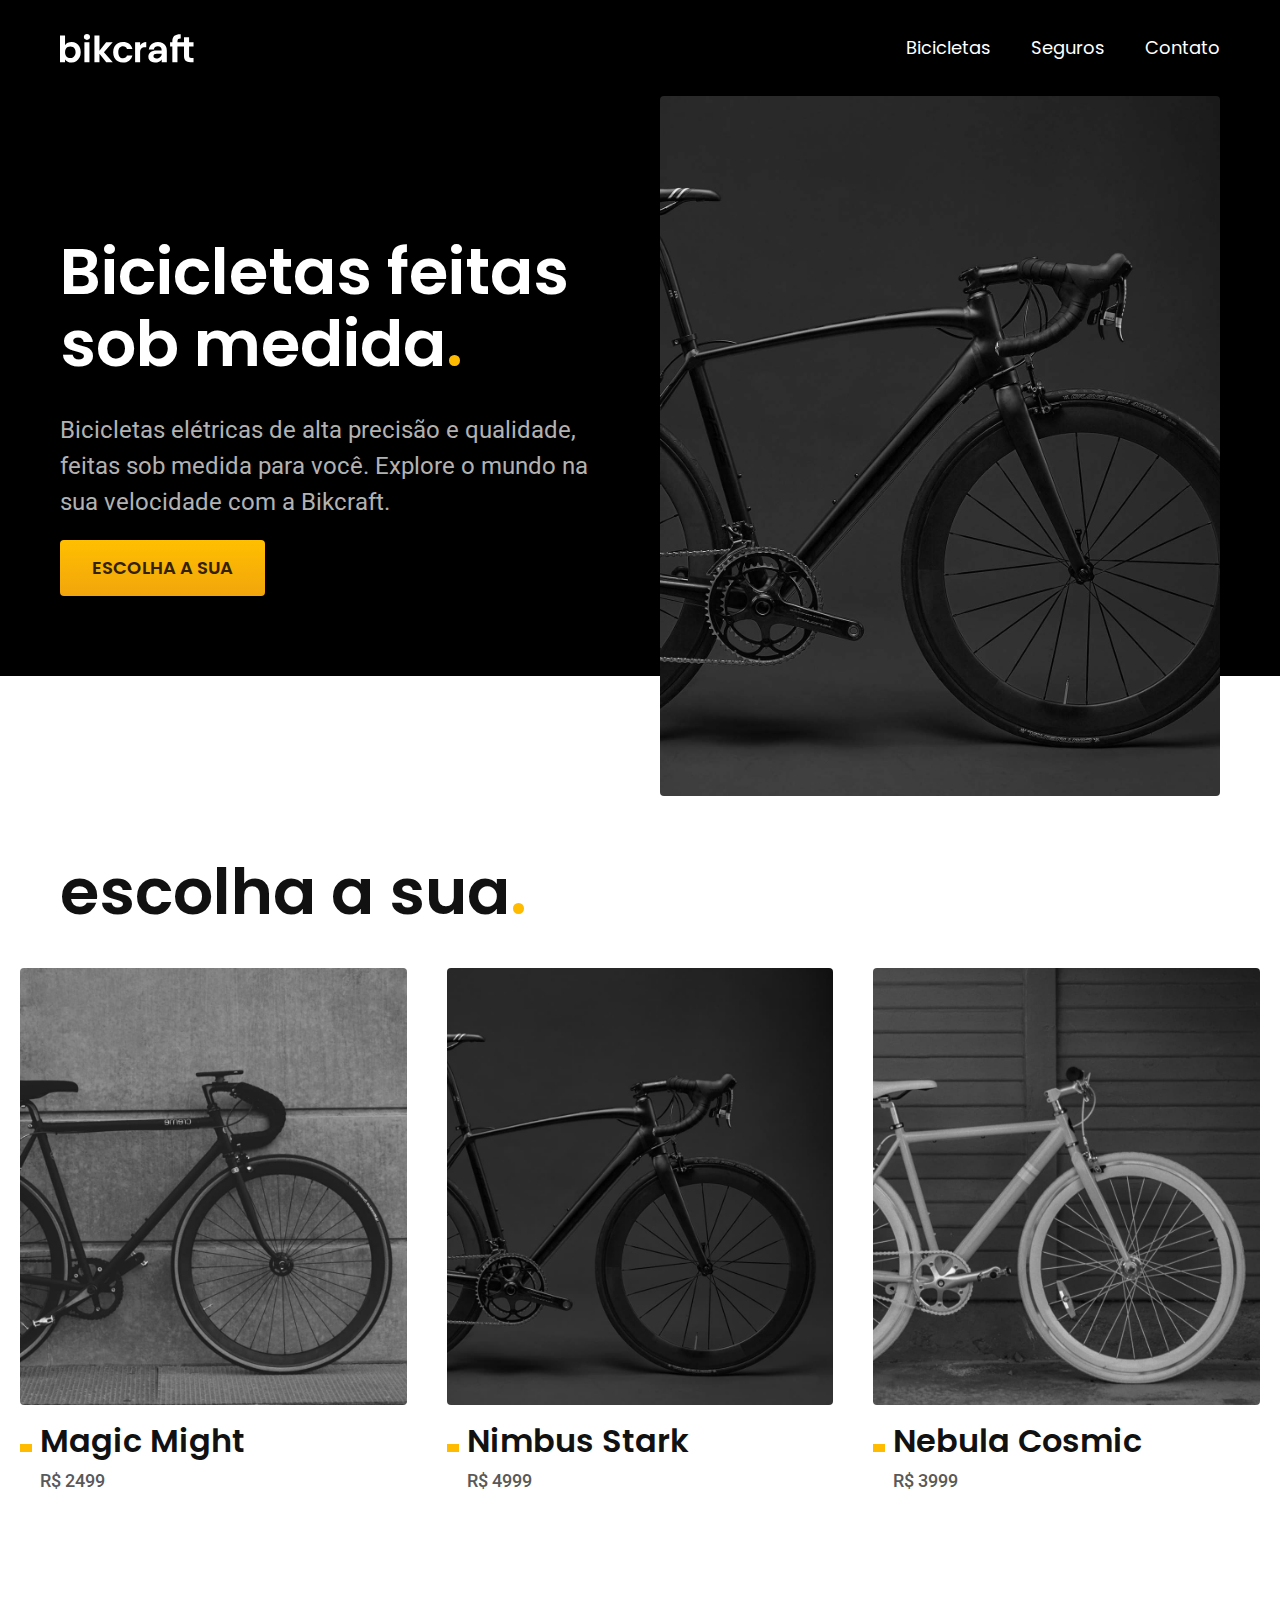
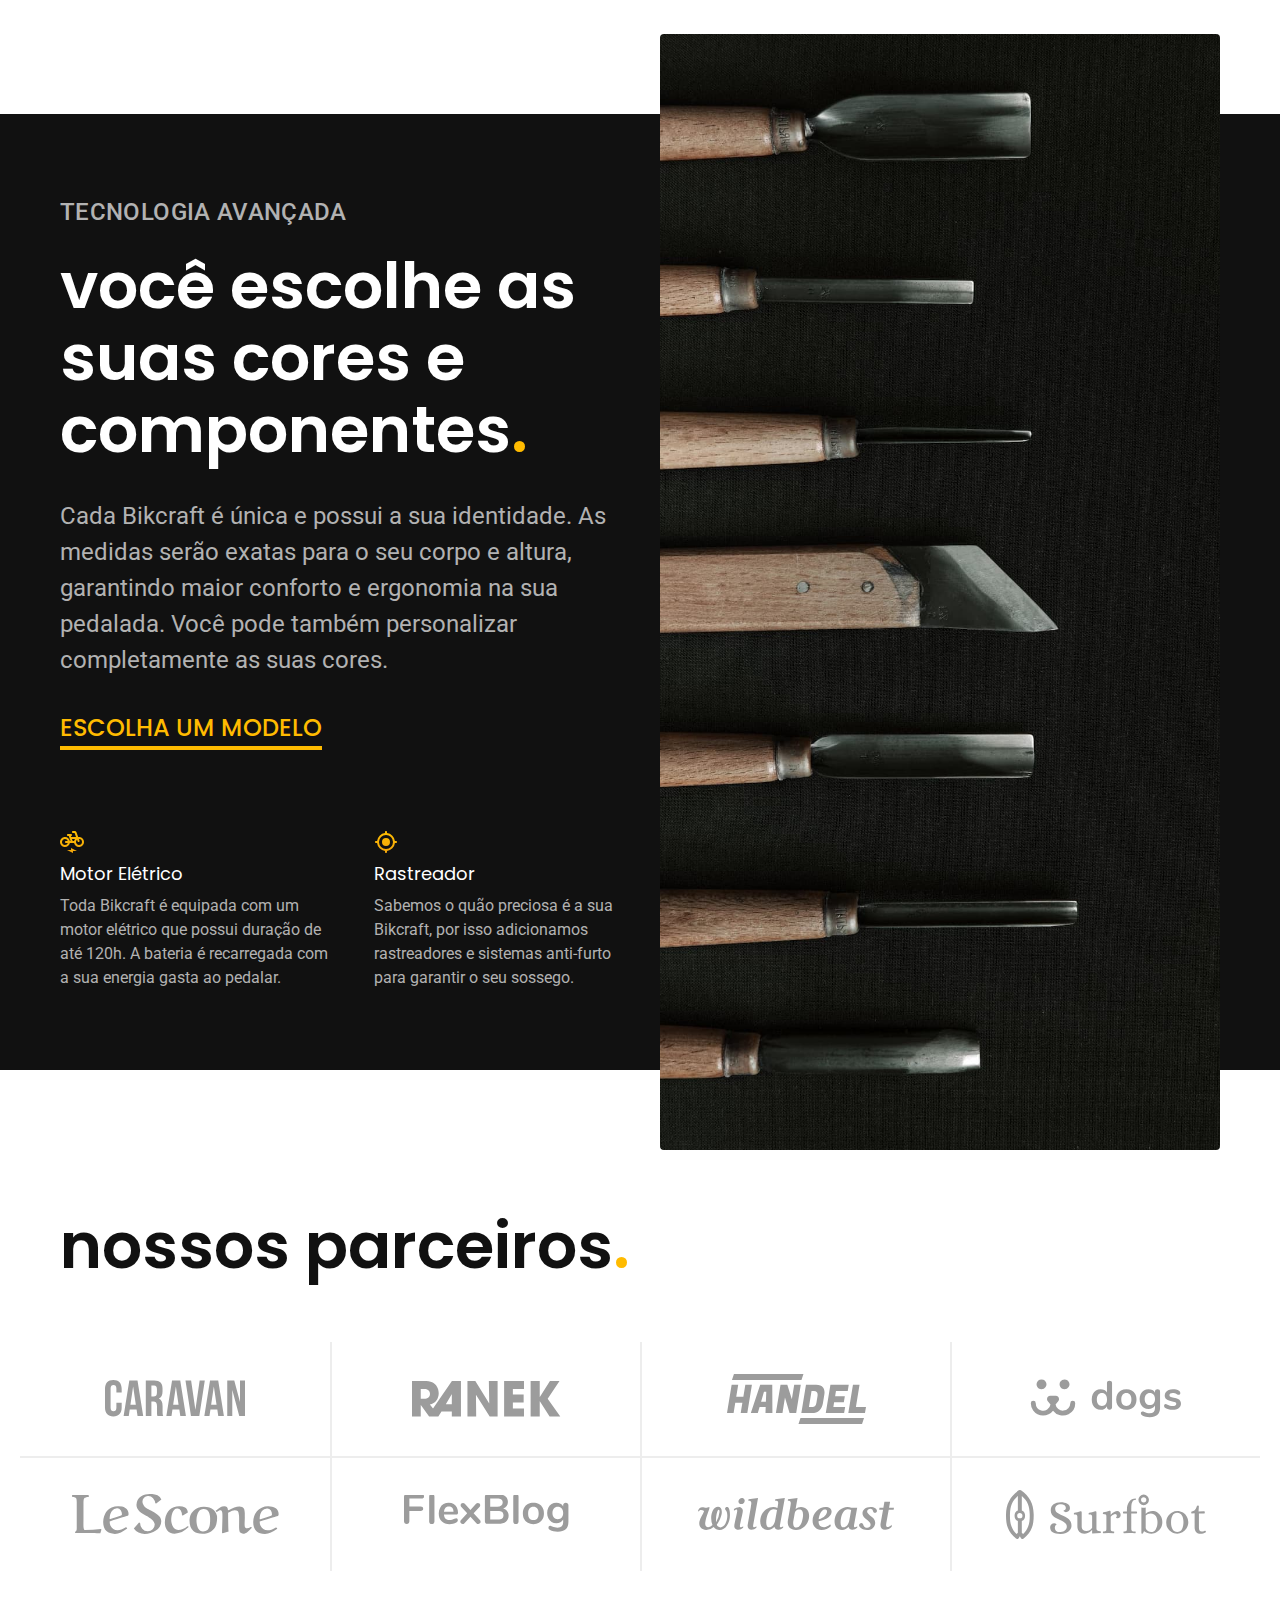
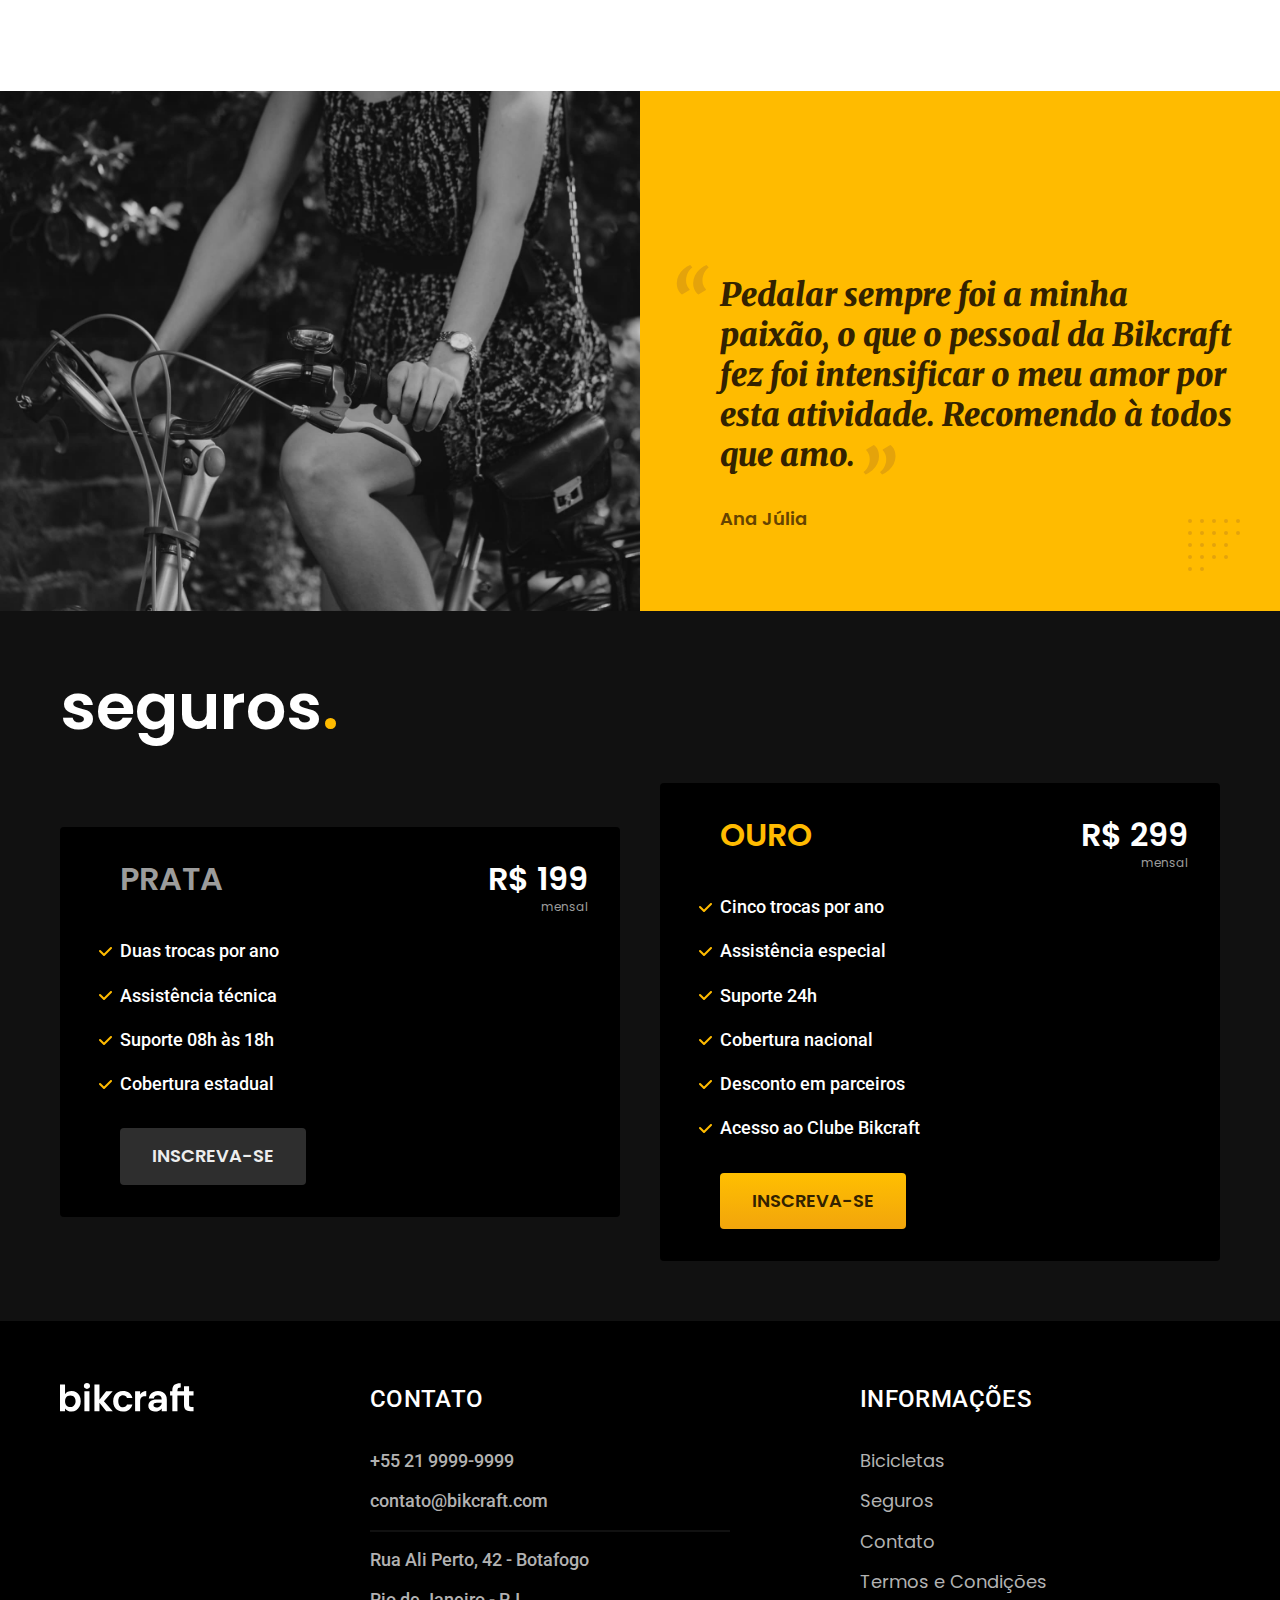
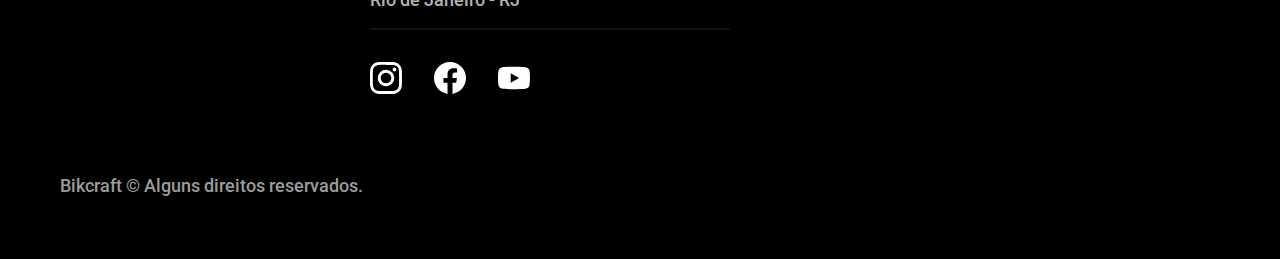
==== commit 0d7d9723: "Decoration completed" ====
--- a/index.html
+++ b/index.html
@@ -2,25 +2,27 @@
 <html lang="pt-br">
 
 <head>
-  <meta charset="UTF-8" />
-  <meta name="viewport" content="width=device-width, initial-scale=1.0" />
+  <meta charset="UTF-8">
+  <meta name="viewport" content="width=device-width, initial-scale=1.0">
 
   <title>Bikcraft - Bicicletas Elétricas</title>
   <meta name="description"
-    content="Bicicletas elétricas de alta precisão e qualidade,  feitas sob medida para o cliente. Explore o mundo na sua velocidade com a Bikcraft." />
-
-  <link rel="stylesheet" href="./css/style.css" />
-
-  <!-- <link rel="preconnect" href="https://fonts.googleapis.com">
+    content="Bicicletas elétricas de alta precisão e qualidade, feitas sob medida para o cliente. Explore o mundo na sua velocidade com a Bikcraft.">
+
+  <link rel="preconnect" href="https://fonts.googleapis.com">
   <link rel="preconnect" href="https://fonts.gstatic.com" crossorigin>
-  <link href="https://fonts.googleapis.com/css2?family=Merriweather:ital,wght@1,900&family=Poppins:wght@400;600&family=Roboto:wght@500&display=swap" rel="stylesheet"> -->
+  <link
+    href="https://fonts.googleapis.com/css2?family=Merriweather:ital,wght@1,900&family=Poppins:wght@400;600&family=Roboto:wght@500&display=swap"
+    rel="stylesheet">
+
+  <link rel="stylesheet" href="./css/style.css">
 </head>
 
 <body>
   <header class="header-bg">
     <div class="header container">
       <a href="./">
-        <img src="./img/bikcraft.svg" alt="Bikcraft" />
+        <img src="./img/bikcraft.svg" alt="Bikcraft">
       </a>
 
       <nav aria-label="primaria">
@@ -37,14 +39,12 @@
     <div class="introducao container">
       <div class="introducao-conteudo">
         <h1 class="font-1-xxl cor-0">Bicicletas feitas sob medida<span class="cor-p1">.</span></h1>
-        <p class="font-2-l cor-5">
-          Bicicletas elétricas de alta precisão e qualidade sob medida para
-          você. Explore o mundo na sua velocidade com a Bikcraft
-        </p>
+        <p class="font-2-l cor-5">Bicicletas elétricas de alta precisão e qualidade, feitas sob medida para você.
+          Explore o mundo na sua velocidade com a Bikcraft.</p>
         <a class="botao" href="./bicicletas.html">Escolha a sua</a>
       </div>
       <div>
-        <img src="./img/fotos/introducao.jpg" alt="Bicicleta elétrica preta." />
+        <img src="./img/fotos/introducao.jpg" alt="Bicicleta elétrica preta.">
       </div>
     </div>
   </main>
@@ -56,7 +56,7 @@
       <li>
         <a href="./bicicletas/magic.html">
           <img src="./img/bicicletas/magic-home.jpg" alt="Bicicleta preta">
-          <h3 class="font-1-xl">Magic Night</h3>
+          <h3 class="font-1-xl">Magic Might</h3>
           <span class="font-2-m cor-8">R$ 2499</span>
         </a>
       </li>
@@ -83,29 +83,26 @@
         <span class="font-2-l-b cor-5">Tecnologia Avançada</span>
         <h2 class="font-1-xxl cor-0">você escolhe as suas cores e componentes<span class="cor-p1">.</span></h2>
         <p class="font-2-l cor-5">Cada Bikcraft é única e possui a sua identidade. As medidas serão exatas para o seu
-          corpo e altura,
-          garantindo maior conforto e ergonomia na sua pedalada. Você pode também personalizar completamente as suas
-          cores.</p>
+          corpo e altura, garantindo maior conforto e ergonomia na sua pedalada. Você pode também personalizar
+          completamente as suas cores.</p>
         <a class="link" href="./bicicletas.html">Escolha um modelo</a>
         <div class="tecnologia-vantagens">
           <div>
             <img src="./img/icones/eletrica.svg" alt="">
             <h3 class="font-1-m cor-0">Motor Elétrico</h3>
             <p class="font-2-s cor-5">Toda Bikcraft é equipada com um motor elétrico que possui duração de até 120h. A
-              bateria é recarregada com
-              a sua energia gasta ao pedalar.</p>
+              bateria é recarregada com a sua energia gasta ao pedalar.</p>
           </div>
           <div>
             <img src="./img/icones/rastreador.svg" alt="">
             <h3 class="font-1-m cor-0">Rastreador</h3>
             <p class="font-2-s cor-5">Sabemos o quão preciosa é a sua Bikcraft, por isso adicionamos rastreadores e
-              sistemas anti-furto para
-              garantir o seu sossego.</p>
+              sistemas anti-furto para garantir o seu sossego.</p>
           </div>
         </div>
       </div>
       <div class="tecnologia-imagem">
-        <img src="img/fotos/tecnologia.jpg" alt="">
+        <img src="./img/fotos/tecnologia.jpg" alt="">
       </div>
     </div>
   </article>
@@ -208,5 +205,4 @@
   </footer>
 </body>
 
-
 </html>--- a/css/style.css
+++ b/css/style.css
@@ -1,13 +1,13 @@
 @import "./global/global.css";
 @import "./utilidades/tipografia.css";
 @import "./utilidades/cores.css";
-
 
 @import "./global/header.css";
 @import "./global/footer.css";
 
 /* Utilidades */
 @import "./utilidades/componentes.css";
+@import "./utilidades/formulario.css";
 
 /* Home */
 @import "./home/introducao.css";
@@ -17,12 +17,23 @@
 
 /* Bicicletas */
 @import "./bicicletas/bicicletas-lista.css";
-@import "./bicicletas/bicicleta.css";
+@import "./bicicletas/bicicletas.css";
+
+/* Bicicleta */
+@import "./bicicleta/bicicleta.css";
+@import "./bicicleta/seguro.css";
 
 /* Seguros */
 @import "./seguros/seguros.css";
 @import "./seguros/vantagens.css";
 @import "./seguros/perguntas.css";
 
+/* Contato */
+@import "./contato/contato.css";
+@import "./contato/lojas.css";
+
+/* Contato */
+@import "./orcamento/orcamento.css";
+
 /* Termos */
 @import "./termos/termos.css";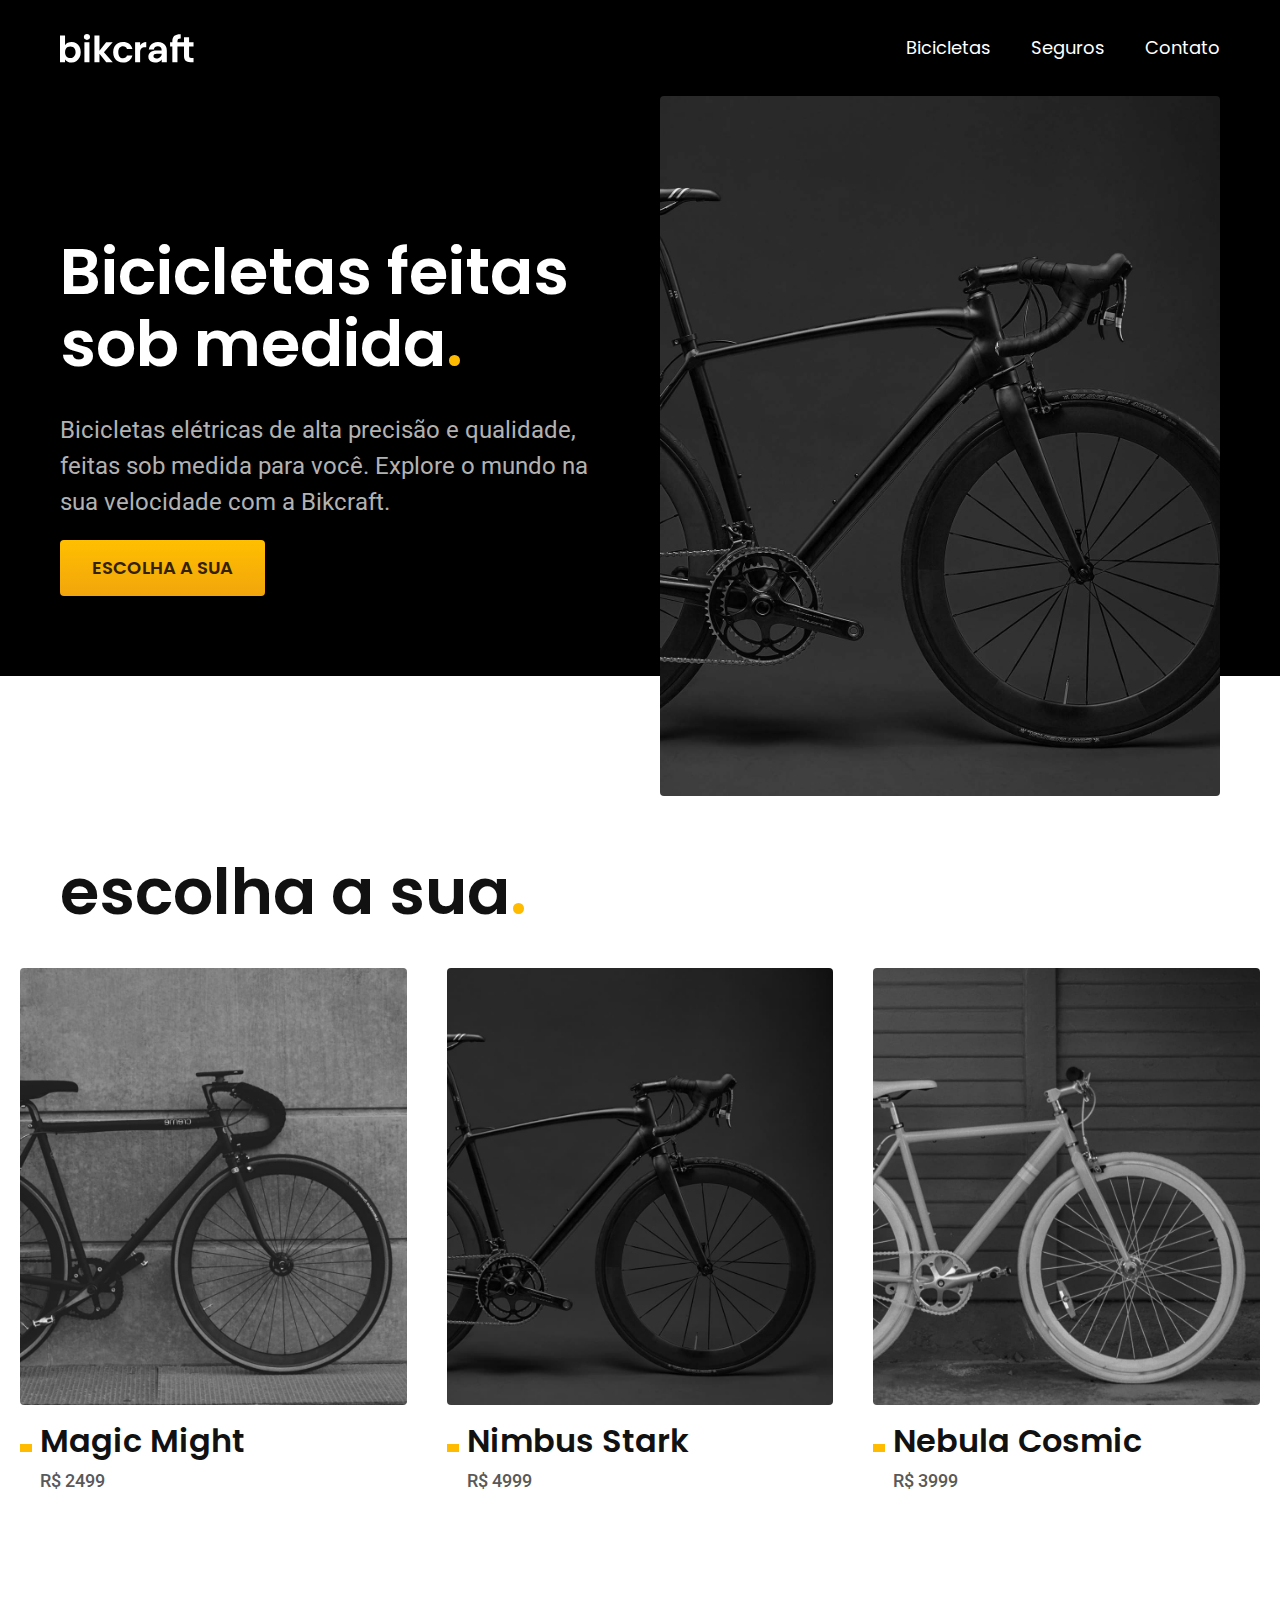
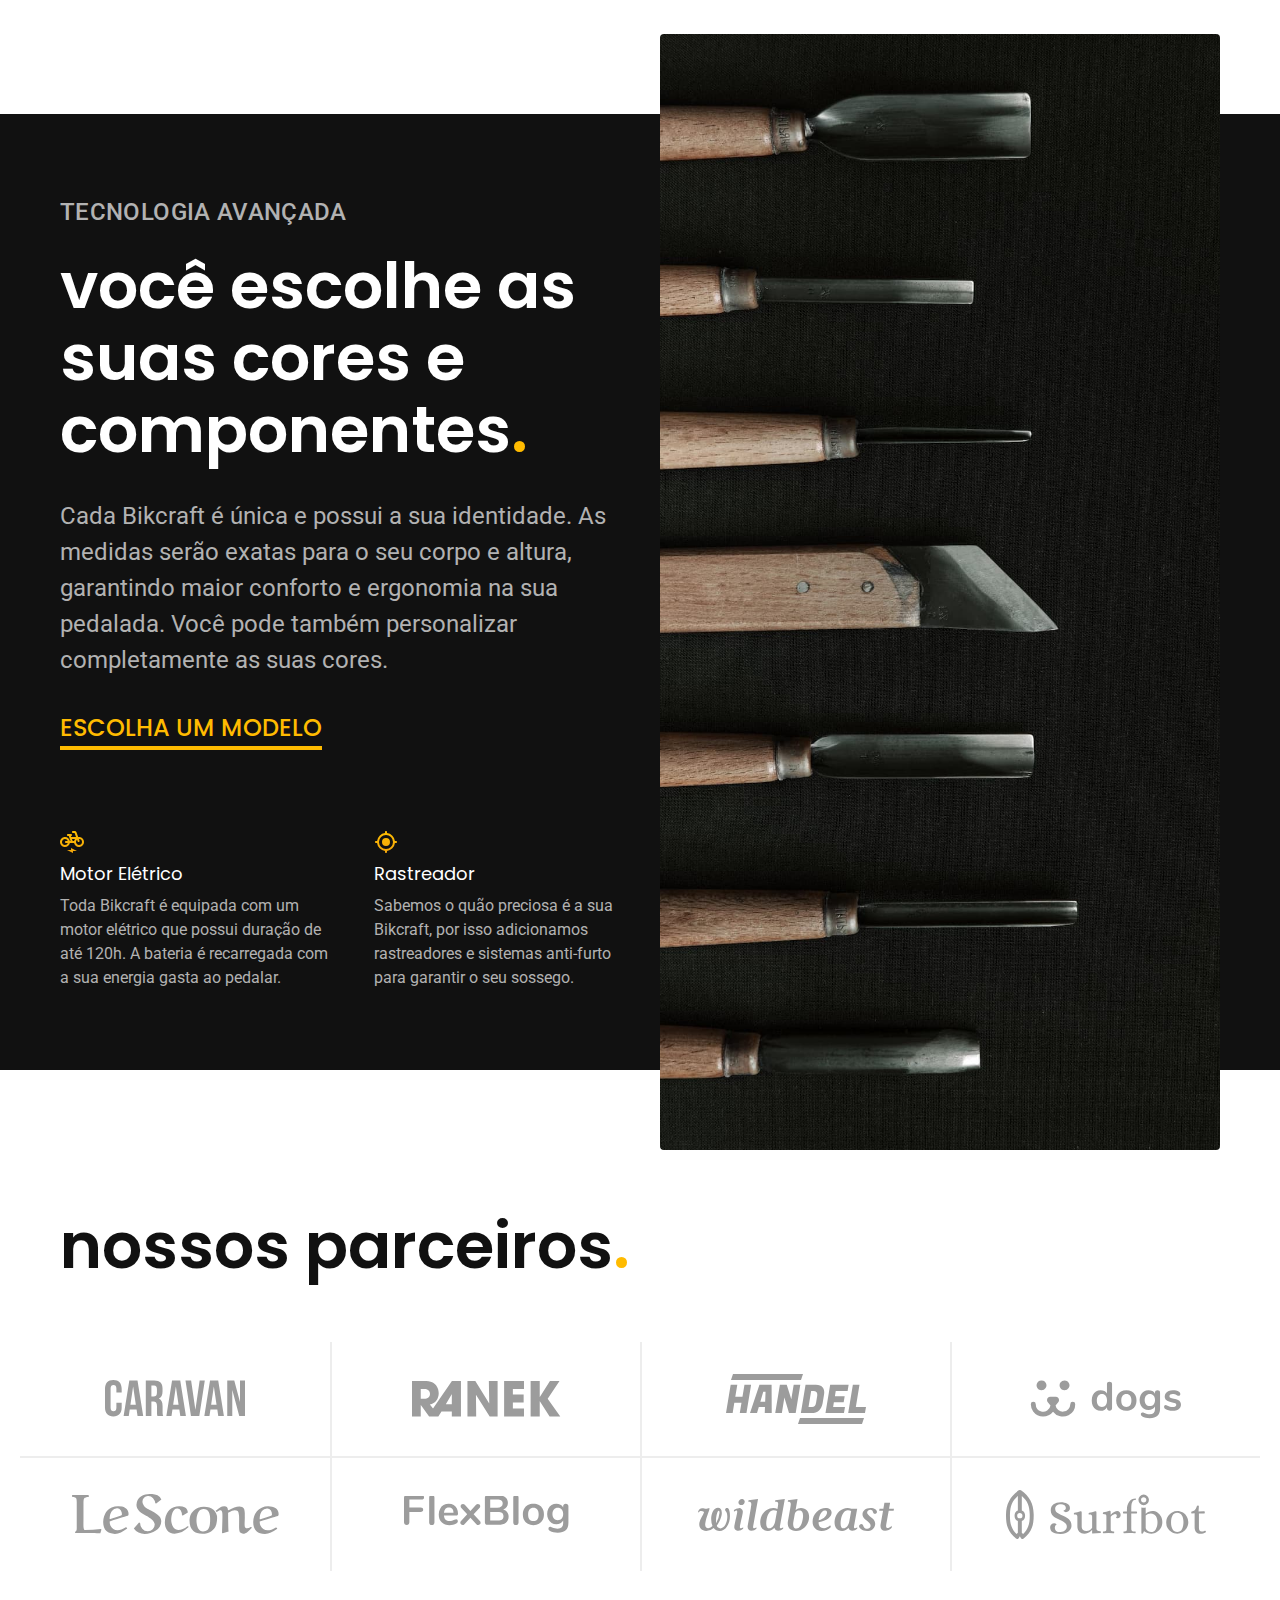
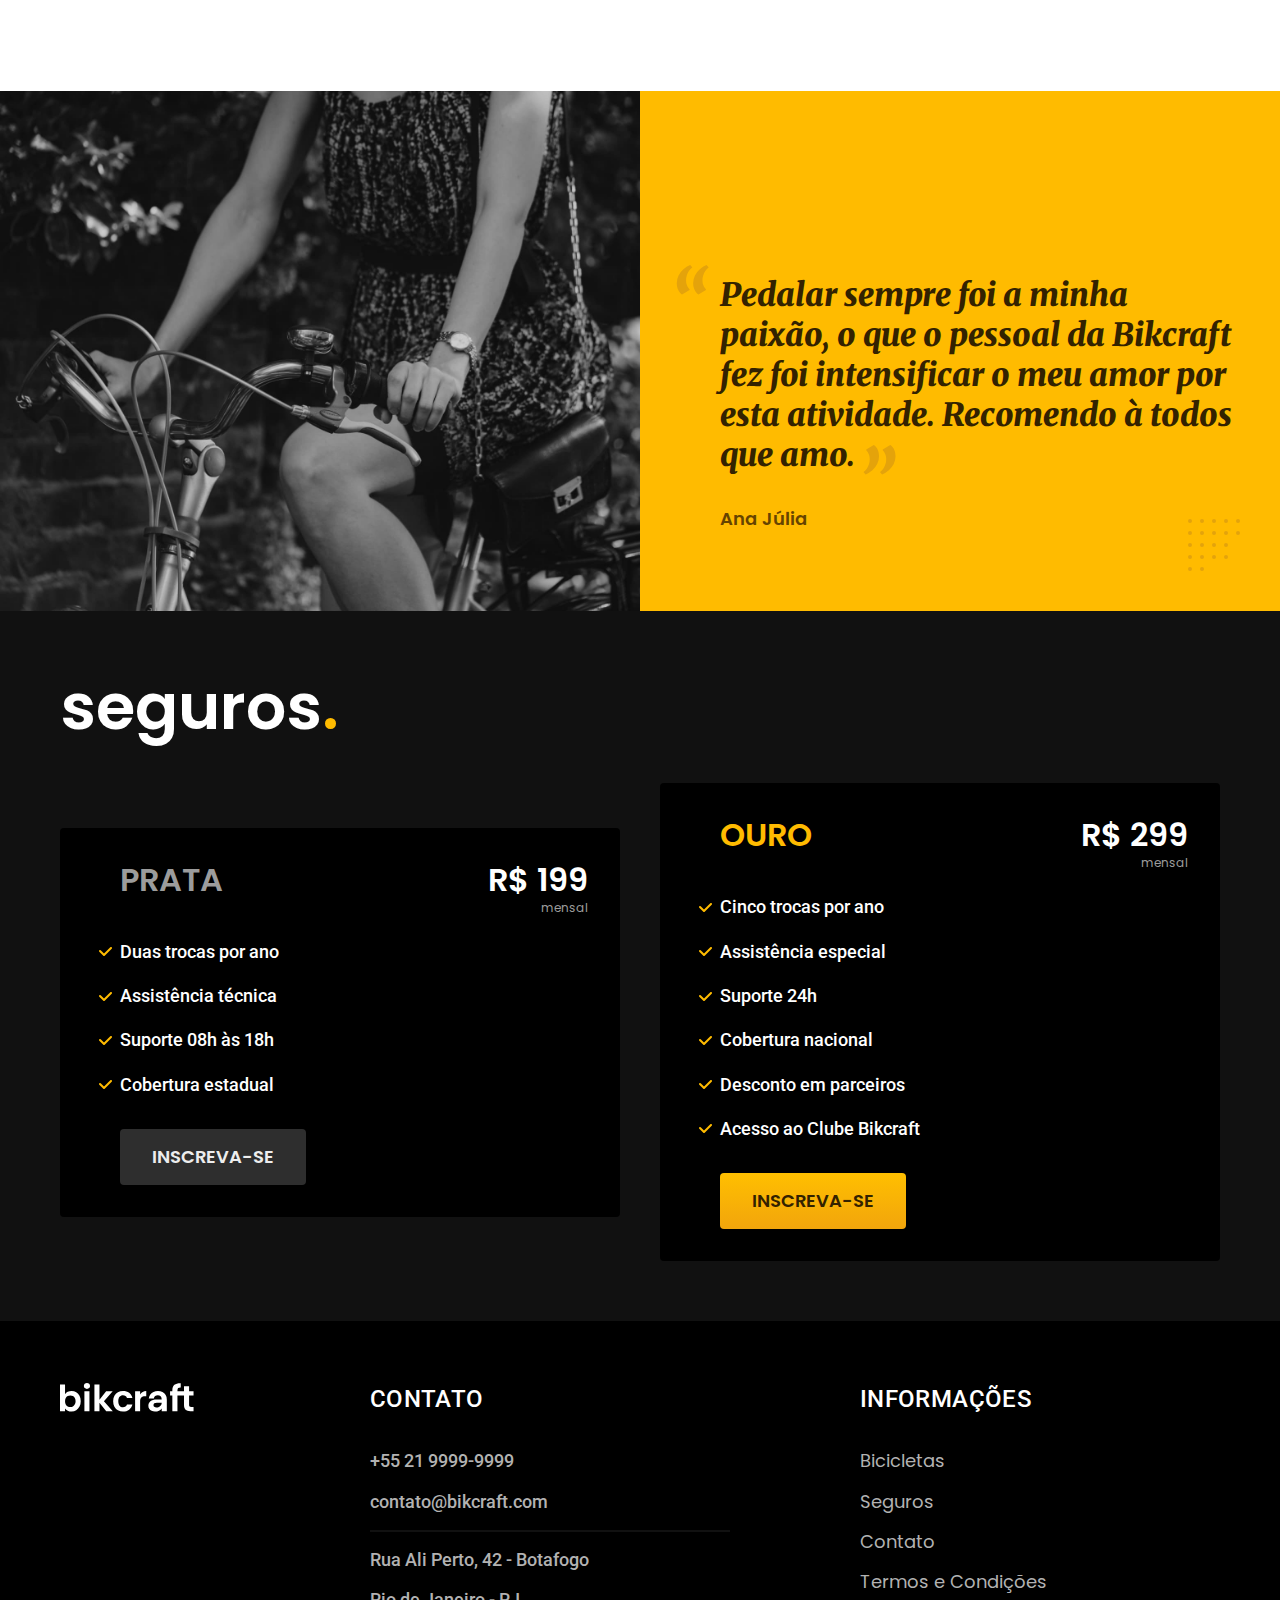
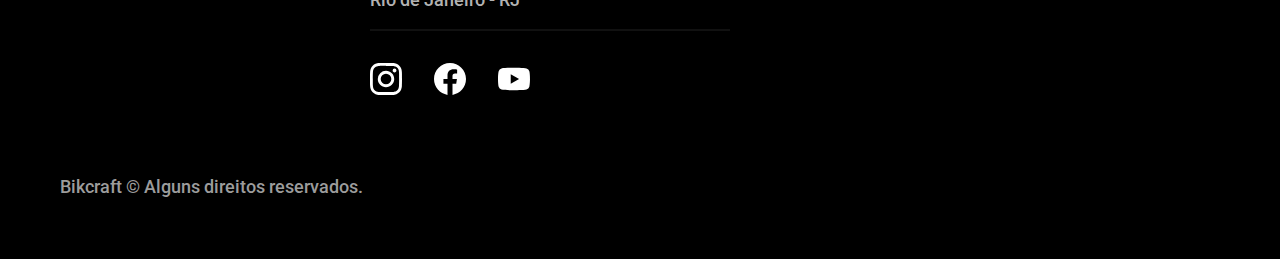
==== commit 2d11741a: "Implementation of page optimizations" ====
--- a/index.html
+++ b/index.html
@@ -6,15 +6,13 @@
   <meta name="viewport" content="width=device-width, initial-scale=1.0">
 
   <title>Bikcraft - Bicicletas Elétricas</title>
-  <meta name="description"
-    content="Bicicletas elétricas de alta precisão e qualidade, feitas sob medida para o cliente. Explore o mundo na sua velocidade com a Bikcraft.">
+  <meta name="description" content="Bicicletas elétricas de alta precisão e qualidade, feitas sob medida para o cliente. Explore o mundo na sua velocidade com a Bikcraft.">
 
   <link rel="preconnect" href="https://fonts.googleapis.com">
   <link rel="preconnect" href="https://fonts.gstatic.com" crossorigin>
-  <link
-    href="https://fonts.googleapis.com/css2?family=Merriweather:ital,wght@1,900&family=Poppins:wght@400;600&family=Roboto:wght@500&display=swap"
-    rel="stylesheet">
-
+  <link href="https://fonts.googleapis.com/css2?family=Merriweather:ital,wght@1,900&family=Poppins:wght@400;600&family=Roboto:wght@500&display=swap" rel="stylesheet">
+
+  <link rel="preload" href="./css/style.css" as="style">
   <link rel="stylesheet" href="./css/style.css">
 </head>
 
@@ -22,7 +20,7 @@
   <header class="header-bg">
     <div class="header container">
       <a href="./">
-        <img src="./img/bikcraft.svg" alt="Bikcraft">
+        <img src="./img/bikcraft.svg" width="136" height="32" alt="Bikcraft">
       </a>
 
       <nav aria-label="primaria">
@@ -39,13 +37,13 @@
     <div class="introducao container">
       <div class="introducao-conteudo">
         <h1 class="font-1-xxl cor-0">Bicicletas feitas sob medida<span class="cor-p1">.</span></h1>
-        <p class="font-2-l cor-5">Bicicletas elétricas de alta precisão e qualidade, feitas sob medida para você.
-          Explore o mundo na sua velocidade com a Bikcraft.</p>
+        <p class="font-2-l cor-5">Bicicletas elétricas de alta precisão e qualidade, feitas sob medida para você. Explore o mundo na sua velocidade com a Bikcraft.</p>
         <a class="botao" href="./bicicletas.html">Escolha a sua</a>
       </div>
-      <div>
-        <img src="./img/fotos/introducao.jpg" alt="Bicicleta elétrica preta.">
-      </div>
+      <picture>
+        <source media="(max-width: 800px)" srcset="./img/bicicletas/nimbus.jpg">
+        <img src="./img/fotos/introducao.jpg" width="1280" height="1600" alt="Bicicleta elétrica preta.">
+      </picture>
     </div>
   </main>
 
@@ -55,21 +53,21 @@
     <ul>
       <li>
         <a href="./bicicletas/magic.html">
-          <img src="./img/bicicletas/magic-home.jpg" alt="Bicicleta preta">
+          <img src="./img/bicicletas/magic-home.jpg" alt="Bicicleta preta" width="920" height="1040">
           <h3 class="font-1-xl">Magic Might</h3>
           <span class="font-2-m cor-8">R$ 2499</span>
         </a>
       </li>
       <li>
         <a href="./bicicletas/nimbus.html">
-          <img src="./img/bicicletas/nimbus-home.jpg" alt="Bicicleta preta">
+          <img src="./img/bicicletas/nimbus-home.jpg" alt="Bicicleta preta" width="920" height="1040">
           <h3 class="font-1-xl">Nimbus Stark</h3>
           <span class="font-2-m cor-8">R$ 4999</span>
         </a>
       </li>
       <li>
         <a href="./bicicletas/nebula.html">
-          <img src="./img/bicicletas/nebula-home.jpg" alt="Bicicleta preta">
+          <img src="./img/bicicletas/nebula-home.jpg" alt="Bicicleta preta" width="920" height="1040">
           <h3 class="font-1-xl">Nebula Cosmic</h3>
           <span class="font-2-m cor-8">R$ 3999</span>
         </a>
@@ -82,27 +80,23 @@
       <div class="tecnologia-conteudo">
         <span class="font-2-l-b cor-5">Tecnologia Avançada</span>
         <h2 class="font-1-xxl cor-0">você escolhe as suas cores e componentes<span class="cor-p1">.</span></h2>
-        <p class="font-2-l cor-5">Cada Bikcraft é única e possui a sua identidade. As medidas serão exatas para o seu
-          corpo e altura, garantindo maior conforto e ergonomia na sua pedalada. Você pode também personalizar
-          completamente as suas cores.</p>
+        <p class="font-2-l cor-5">Cada Bikcraft é única e possui a sua identidade. As medidas serão exatas para o seu corpo e altura, garantindo maior conforto e ergonomia na sua pedalada. Você pode também personalizar completamente as suas cores.</p>
         <a class="link" href="./bicicletas.html">Escolha um modelo</a>
         <div class="tecnologia-vantagens">
           <div>
-            <img src="./img/icones/eletrica.svg" alt="">
+            <img src="./img/icones/eletrica.svg" width="24" height="24" alt="">
             <h3 class="font-1-m cor-0">Motor Elétrico</h3>
-            <p class="font-2-s cor-5">Toda Bikcraft é equipada com um motor elétrico que possui duração de até 120h. A
-              bateria é recarregada com a sua energia gasta ao pedalar.</p>
+            <p class="font-2-s cor-5">Toda Bikcraft é equipada com um motor elétrico que possui duração de até 120h. A bateria é recarregada com a sua energia gasta ao pedalar.</p>
           </div>
           <div>
-            <img src="./img/icones/rastreador.svg" alt="">
+            <img src="./img/icones/rastreador.svg" width="24" height="24" alt="">
             <h3 class="font-1-m cor-0">Rastreador</h3>
-            <p class="font-2-s cor-5">Sabemos o quão preciosa é a sua Bikcraft, por isso adicionamos rastreadores e
-              sistemas anti-furto para garantir o seu sossego.</p>
+            <p class="font-2-s cor-5">Sabemos o quão preciosa é a sua Bikcraft, por isso adicionamos rastreadores e sistemas anti-furto para garantir o seu sossego.</p>
           </div>
         </div>
       </div>
       <div class="tecnologia-imagem">
-        <img src="./img/fotos/tecnologia.jpg" alt="">
+        <img src="./img/fotos/tecnologia.jpg" width="1200" height="1920" alt="">
       </div>
     </div>
   </article>
@@ -111,25 +105,24 @@
     <h2 class="container font-1-xxl">nossos parceiros<span class="cor-p1">.</span></h2>
 
     <ul>
-      <li><img src="./img/parceiros/caravan.svg" alt="caravan"></li>
-      <li><img src="./img/parceiros/ranek.svg" alt="ranek"></li>
-      <li><img src="./img/parceiros/handel.svg" alt="handel"></li>
-      <li><img src="./img/parceiros/dogs.svg" alt="dogs"></li>
-      <li><img src="./img/parceiros/lescone.svg" alt="lescone"></li>
-      <li><img src="./img/parceiros/flexblog.svg" alt="flexblog"></li>
-      <li><img src="./img/parceiros/wildbeast.svg" alt="wildbeast"></li>
-      <li><img src="./img/parceiros/surfbot.svg" alt="surfbot"></li>
+      <li><img src="./img/parceiros/caravan.svg" alt="Caravan" width="140" height="38"></li>
+      <li><img src="./img/parceiros/ranek.svg" alt="Ranek" width="149" height="36"></li>
+      <li><img src="./img/parceiros/handel.svg" alt="Handel" width="140" height="50"></li>
+      <li><img src="./img/parceiros/dogs.svg" alt="Dogs" width="152" height="39"></li>
+      <li><img src="./img/parceiros/lescone.svg" alt="LeScone" width="208" height="41"></li>
+      <li><img src="./img/parceiros/flexblog.svg" alt="FlexBlog" width="165" height="38"></li>
+      <li><img src="./img/parceiros/wildbeast.svg" alt="Wildbeast" width="196" height="34"></li>
+      <li><img src="./img/parceiros/surfbot.svg" alt="Surfbot" width="200" height="49"></li>
     </ul>
   </section>
 
   <section class="depoimento" aria-label="Depoimento">
     <div>
-      <img src="./img/fotos/depoimento.jpg" alt="Pessoa pedalando uma bicicleta Bikcraft">
+      <img src="./img/fotos/depoimento.jpg" width="1560" height="1360" alt="Pessoa pedalando uma bicicleta Bikcraft">
     </div>
     <div class="depoimento-conteudo">
       <blockquote class="font-1-xl cor-p5">
-        <p>Pedalar sempre foi a minha paixão, o que o pessoal da Bikcraft fez foi intensificar o meu amor por esta
-          atividade. Recomendo à todos que amo.</p>
+        <p>Pedalar sempre foi a minha paixão, o que o pessoal da Bikcraft fez foi intensificar o meu amor por esta atividade. Recomendo à todos que amo.</p>
       </blockquote>
       <span class="font-1-m-b cor-p4">Ana Júlia</span>
     </div>
@@ -168,7 +161,7 @@
 
   <footer class="footer-bg">
     <div class="footer container">
-      <img src="./img/bikcraft.svg" alt="Bikcraft">
+      <img src="./img/bikcraft.svg" width="136" height="32" alt="Bikcraft">
       <div class="footer-contato">
         <h3 class="font-2-l-b cor-0">Contato</h3>
         <ul class="font-2-m cor-5">
@@ -179,13 +172,13 @@
         </ul>
         <div class="footer-redes">
           <a href="./">
-            <img src="./img/redes/instagram.svg" alt="Instagram">
+            <img src="./img/redes/instagram.svg" width="32" height="32" alt="Instagram">
           </a>
           <a href="./">
-            <img src="./img/redes/facebook.svg" alt="Facebook">
+            <img src="./img/redes/facebook.svg" width="32" height="32" alt="Facebook">
           </a>
           <a href="./">
-            <img src="./img/redes/youtube.svg" alt="Youtube">
+            <img src="./img/redes/youtube.svg" width="32" height="32" alt="Youtube">
           </a>
         </div>
       </div>
